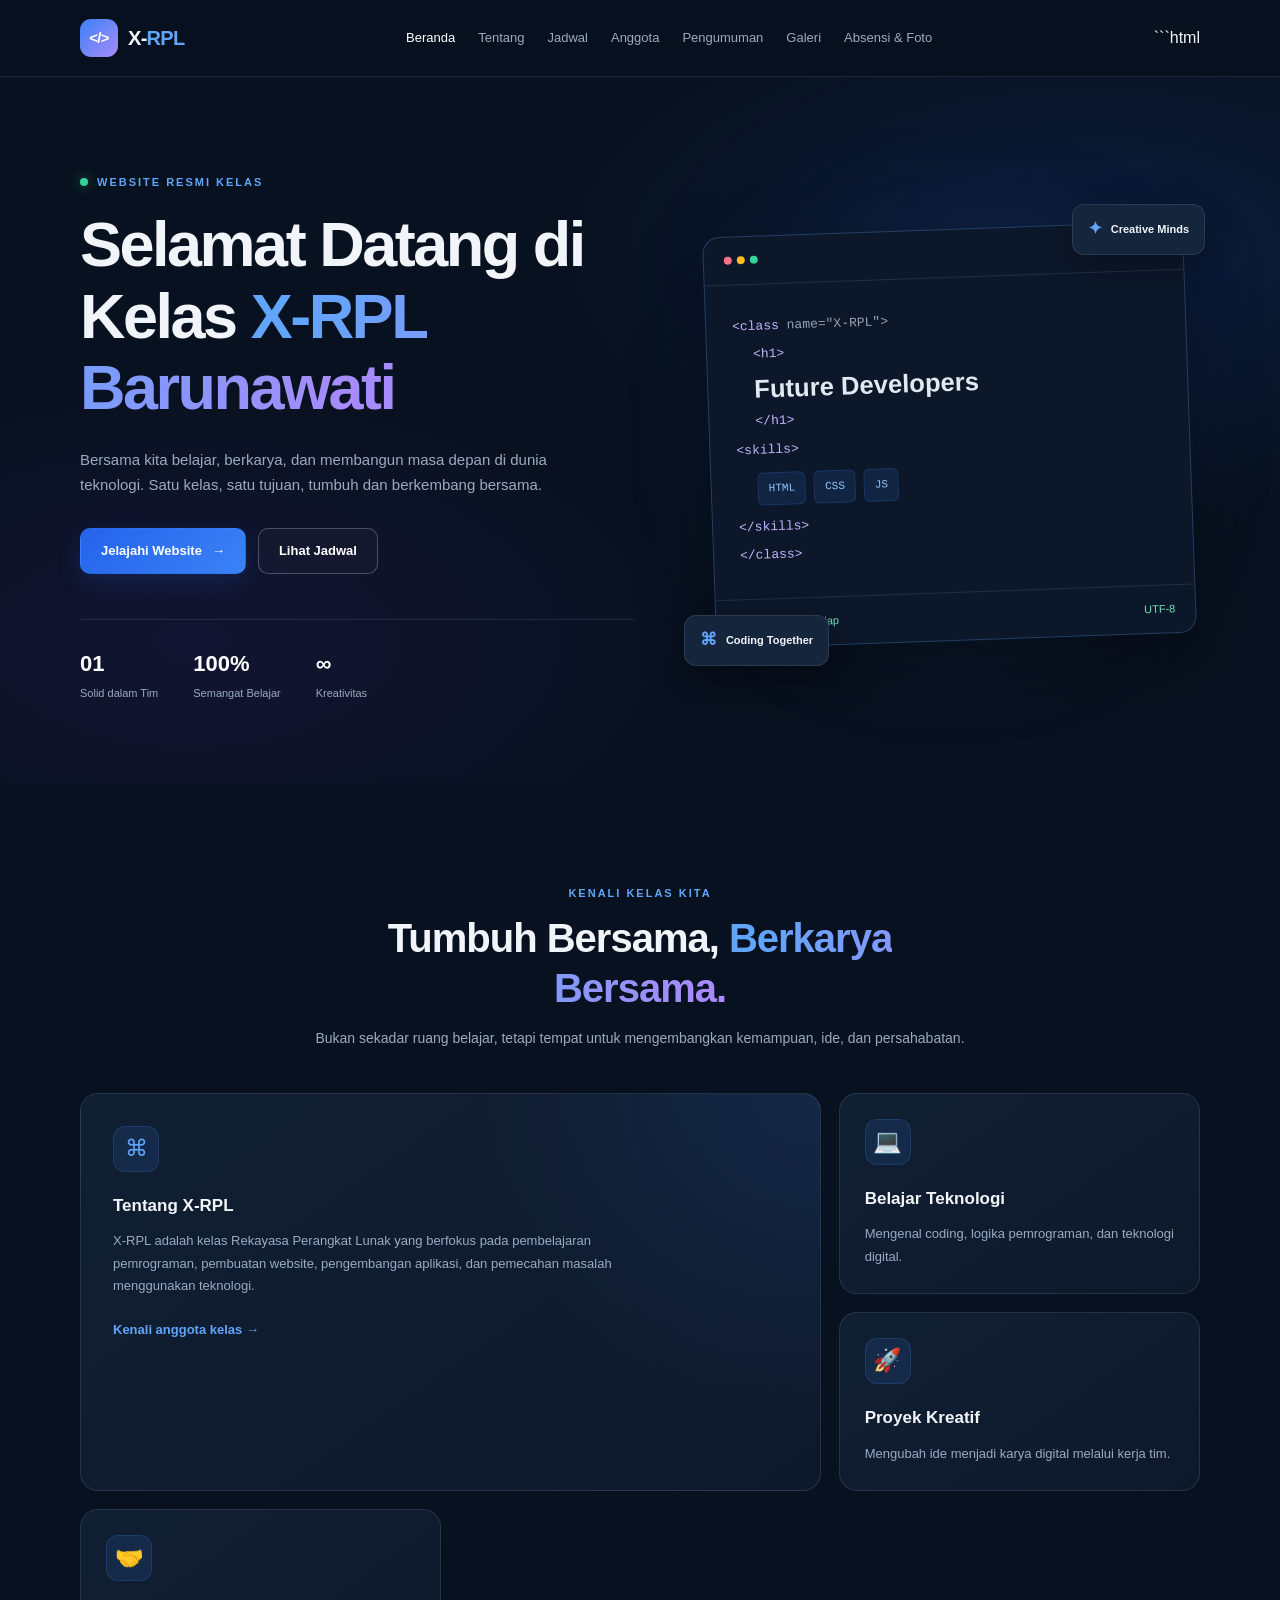
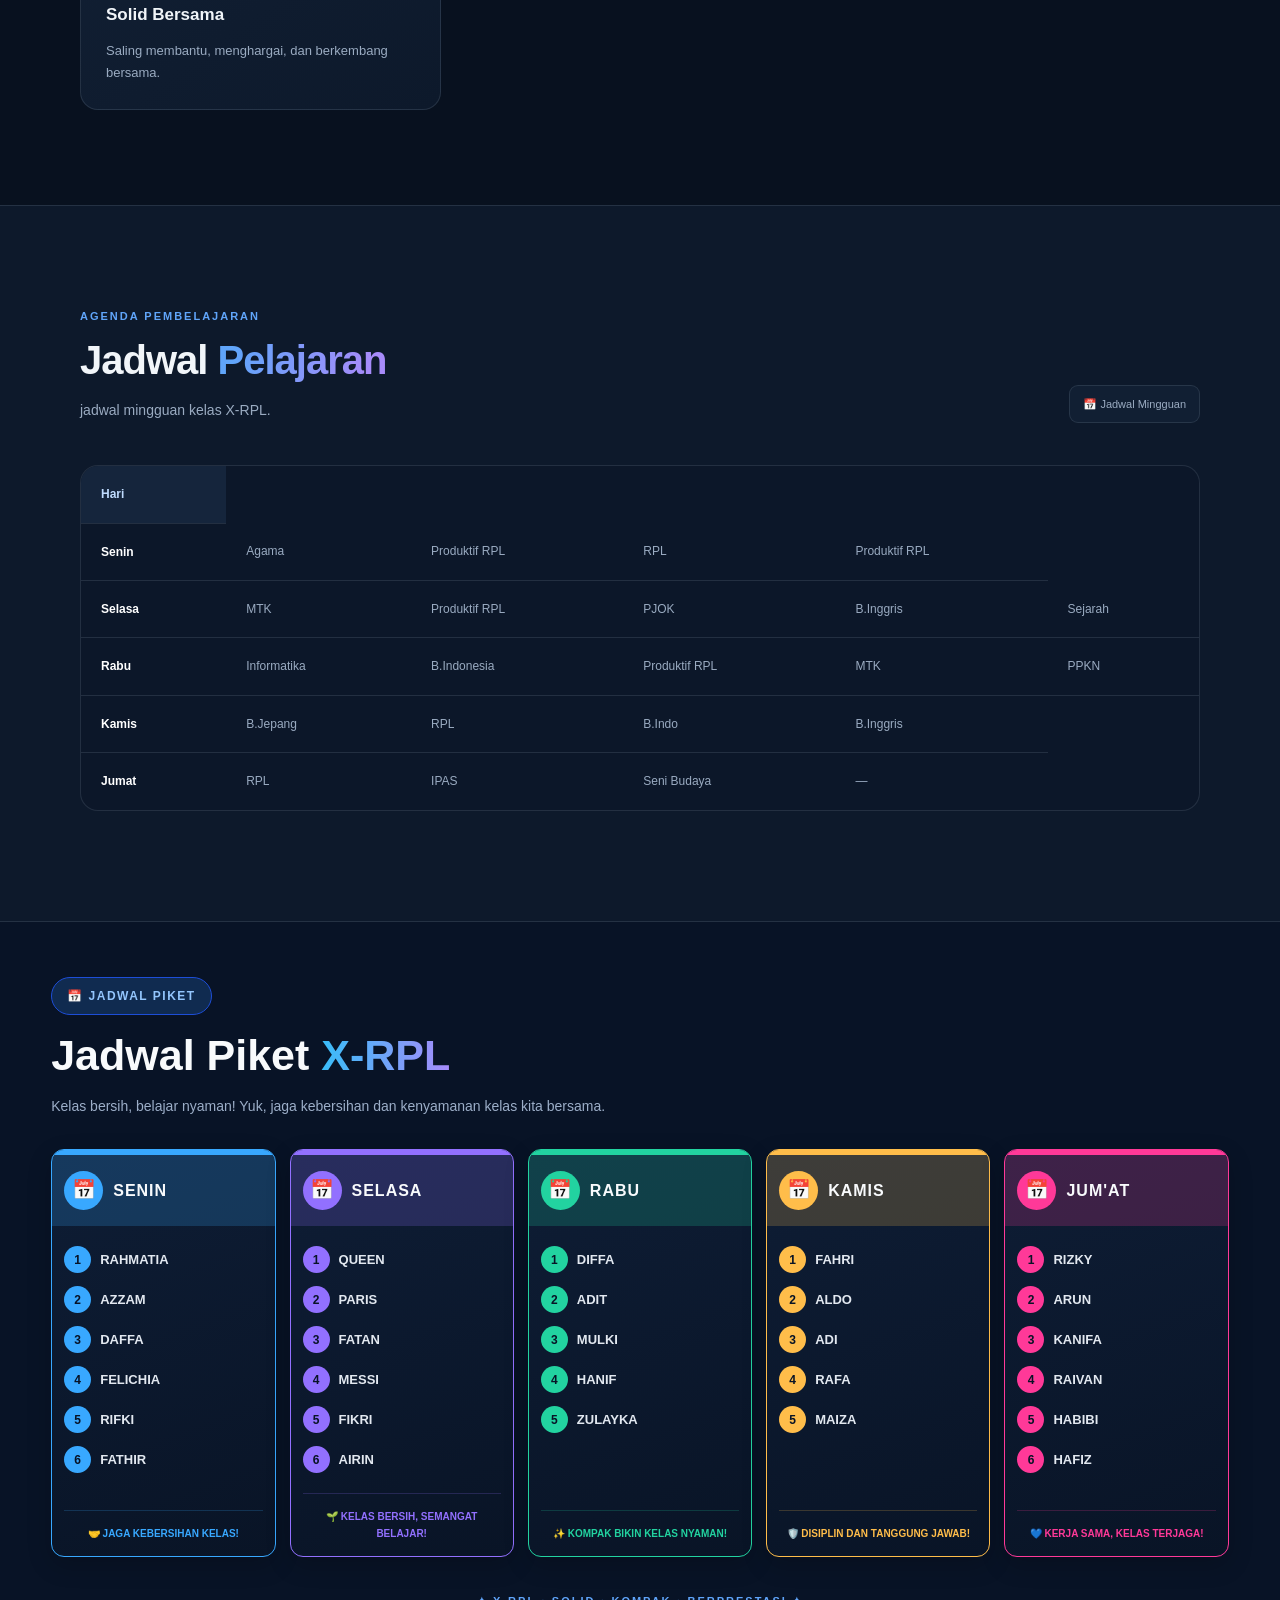
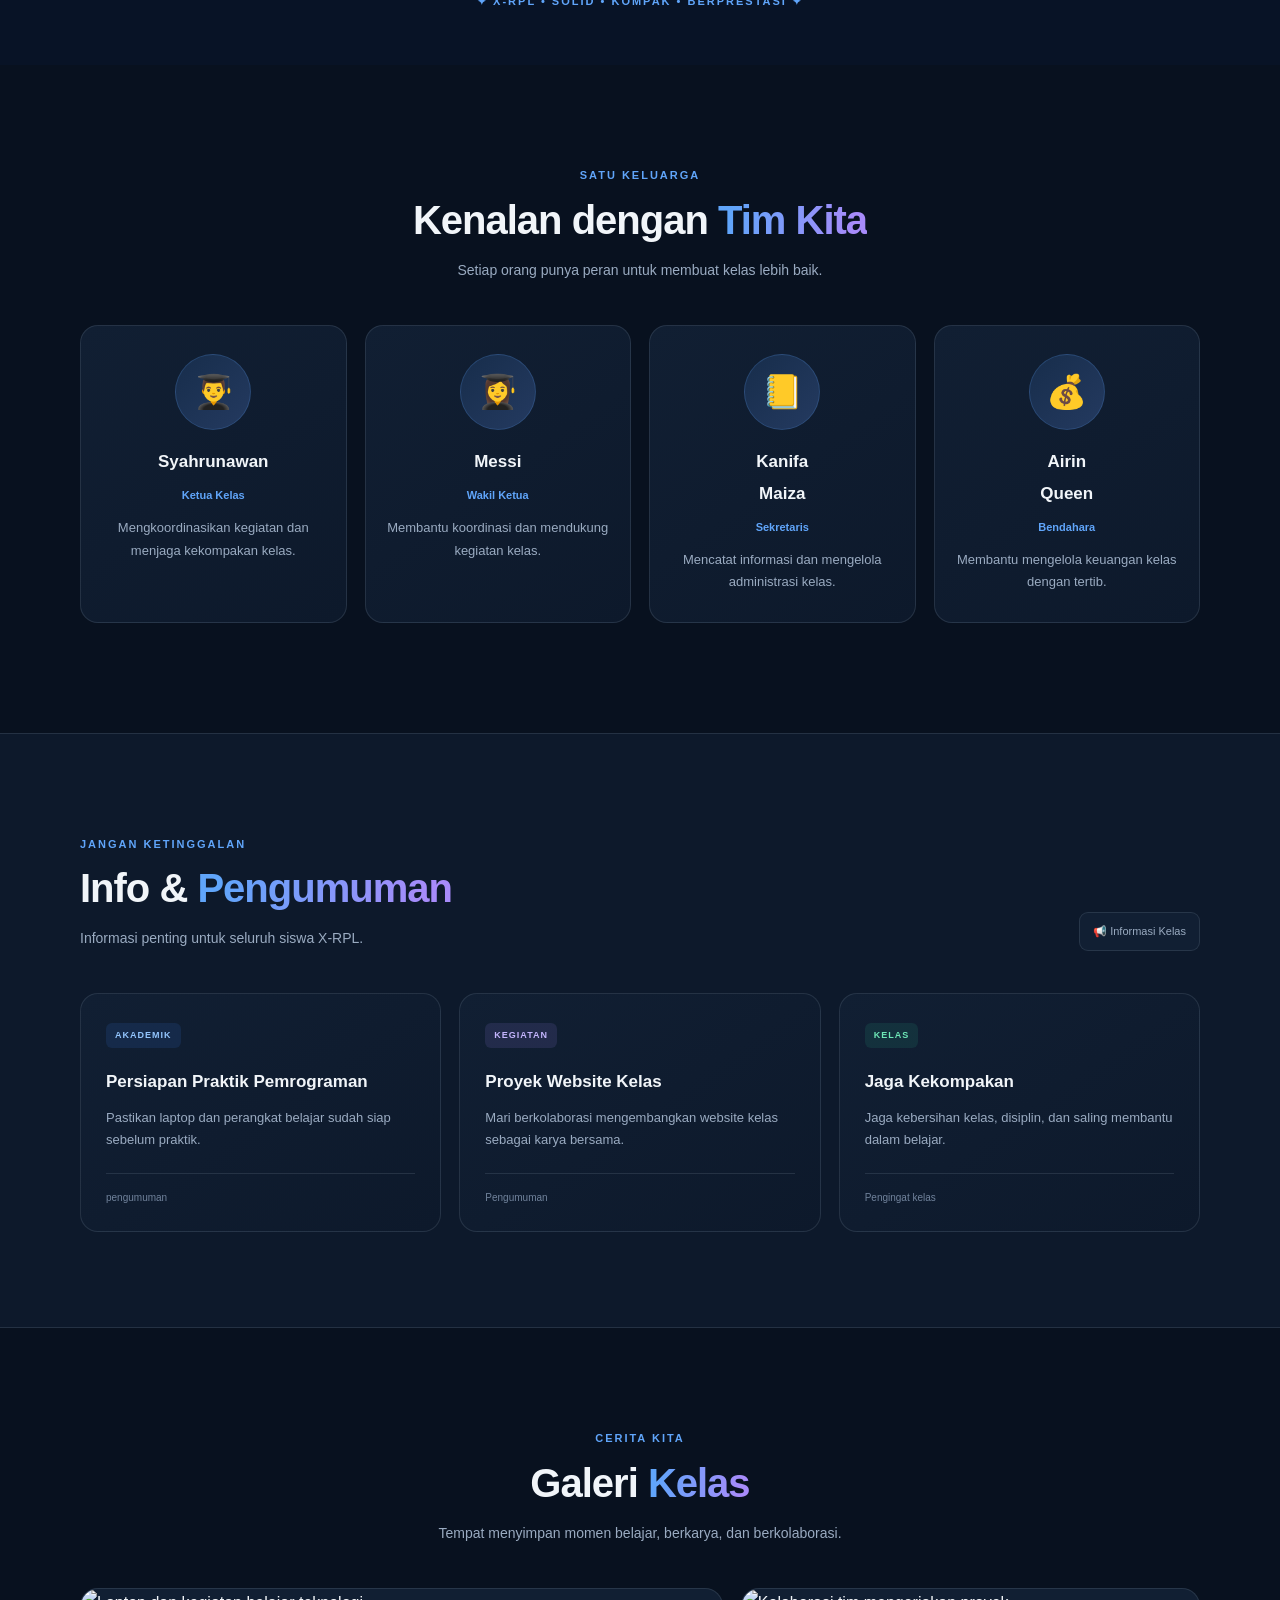
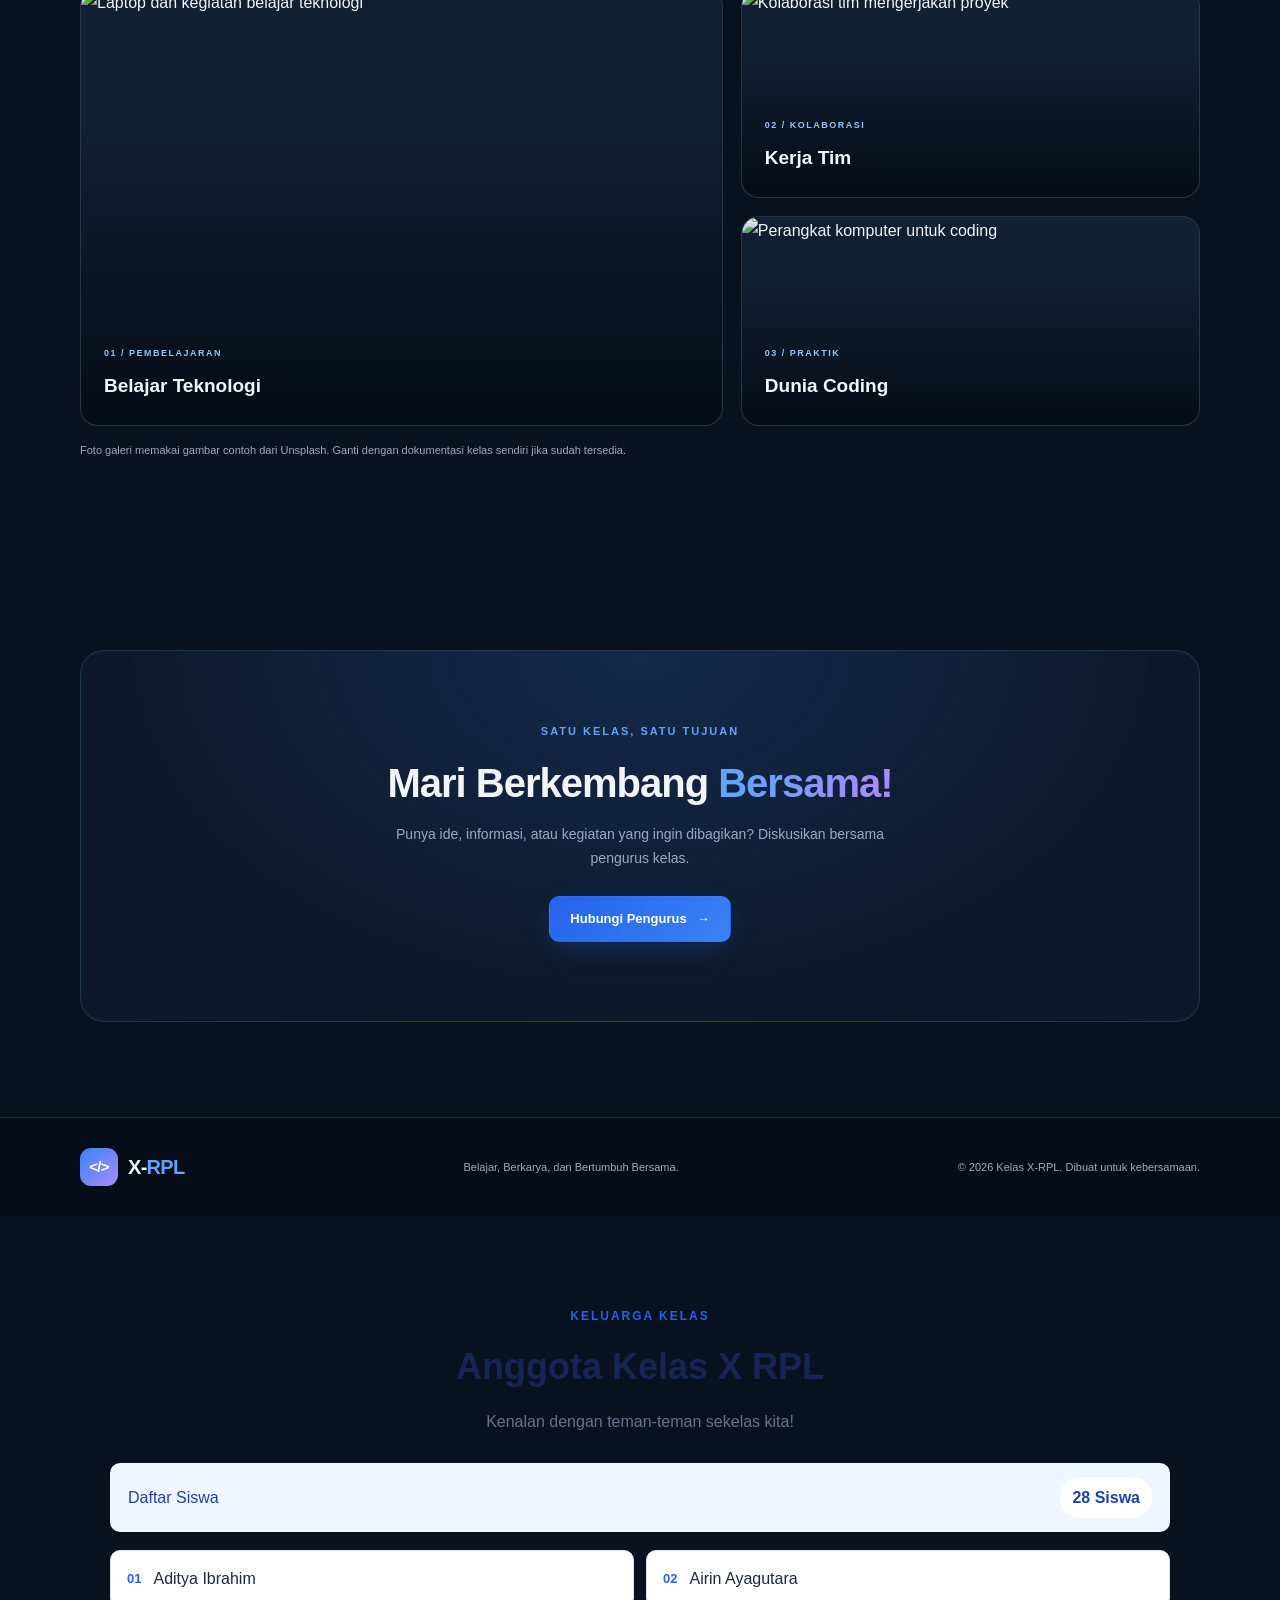
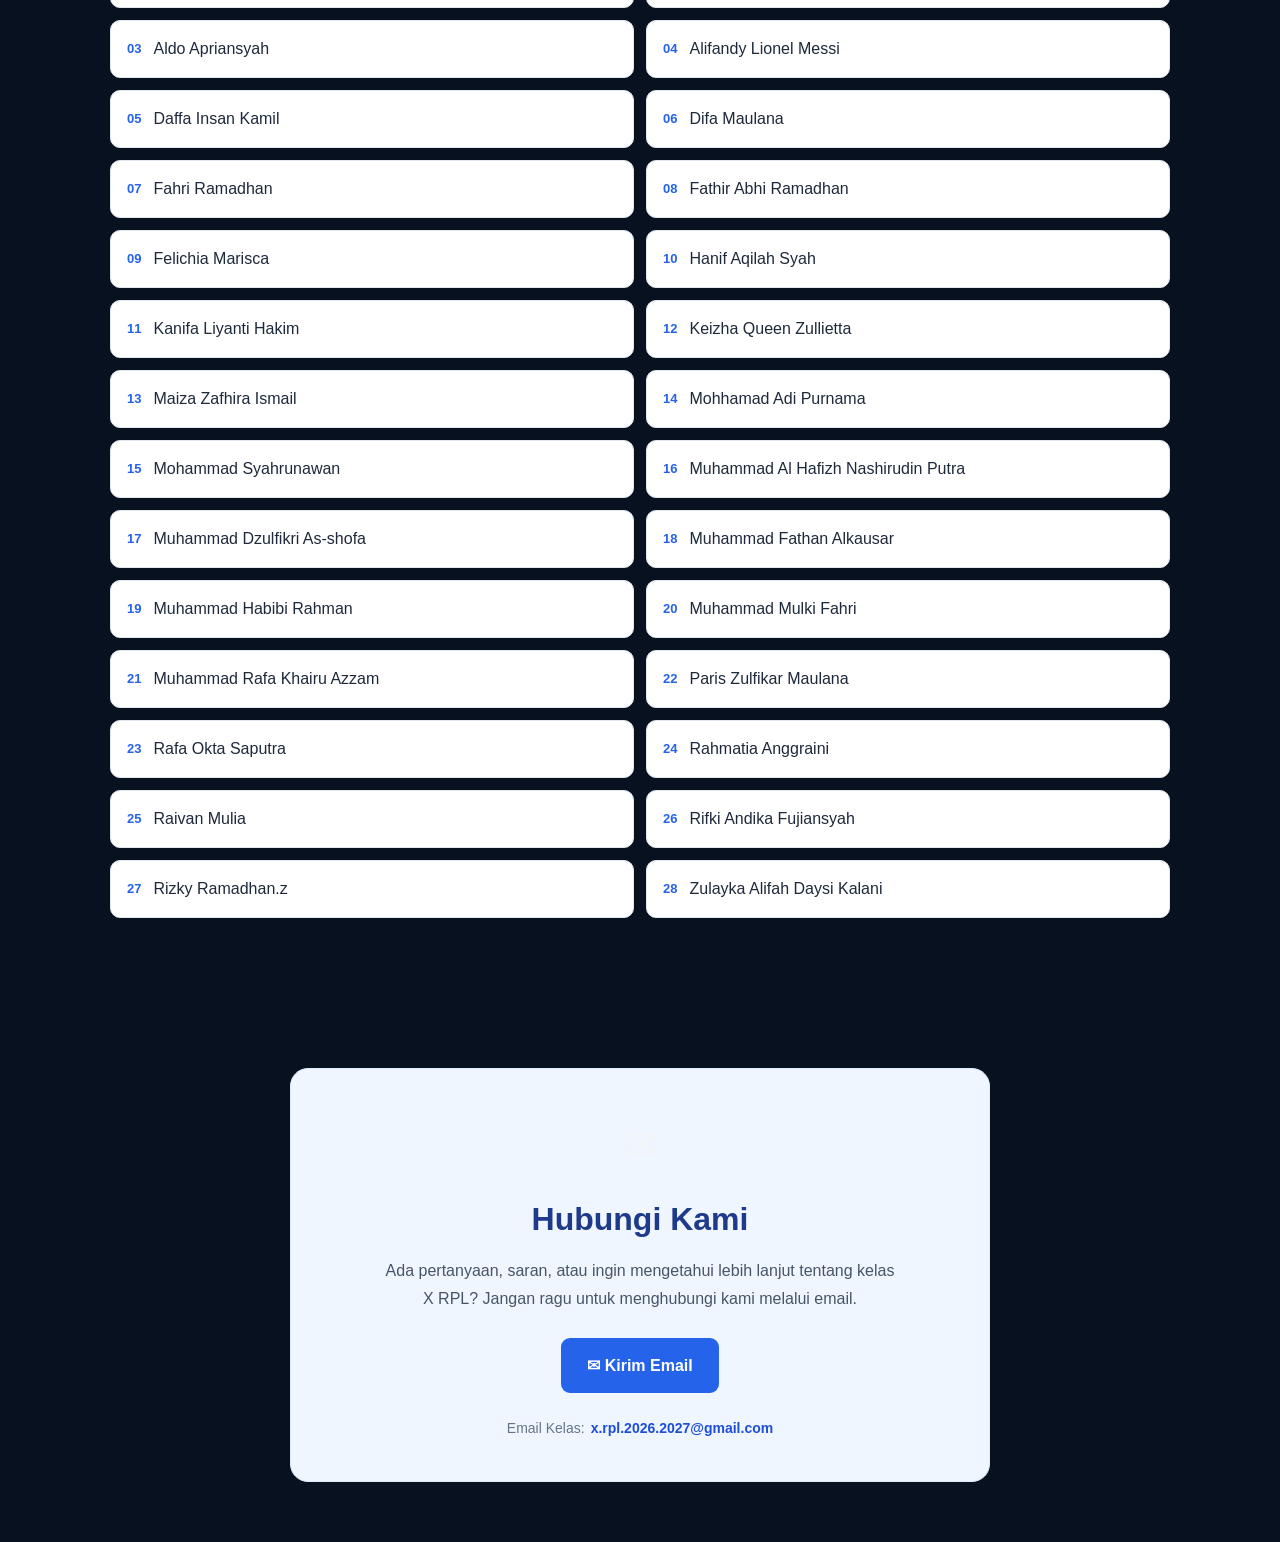
==== index.html @ b8081459 "Add files via upload" ====
<!DOCTYPE html>
<html lang="id">
<head>
  <meta charset="UTF-8">
  <meta name="viewport" content="width=device-width, initial-scale=1.0">
  <meta name="description" content="Website resmi kelas X-RPL, pusat informasi, jadwal, dan kegiatan kelas.">
  <title>X-RPL | Website Kelas</title>
  <link rel="stylesheet" href="style.css">
  <script src="script.js" defer></script>
</head>
<body>

  <!-- NAVBAR -->
  <header class="navbar">
    <div class="container nav-content">
      <a href="#beranda" class="logo">
        <span class="logo-icon">&lt;/&gt;</span>
        <span>X-<b>RPL</b></span>
      </a>

      <button class="menu-toggle" id="menuToggle"
        aria-label="Buka menu navigasi"
        aria-expanded="false">
        ☰
      </button>

      <nav class="nav-links" id="navLinks">
        <a href="#beranda" class="nav-link active">Beranda</a>
        <a href="#tentang" class="nav-link">Tentang</a>
        <a href="#jadwal" class="nav-link">Jadwal</a>
        <a href="#anggota" class="nav-link">Anggota</a>
        <a href="#pengumuman" class="nav-link">Pengumuman</a>
        <a href="#galeri" class="nav-link">Galeri</a>
        <a href="absensi.html" class="nav-link">Absensi & Foto</a>
        </nav>
      

      ```html
    </div>
  </header>

  <main>
    <!-- HERO / BERANDA -->
    <section class="hero" id="beranda">
      <div class="container hero-grid">
        <div class="hero-text">
          <span class="eyebrow">
            <span class="status-dot"></span>
            WEBSITE RESMI KELAS
          </span>

          <h1>
            Selamat Datang di<br>
            Kelas <span class="gradient-text">X-RPL Barunawati</span>
          </h1>

          <p class="hero-description">
            Bersama kita belajar, berkarya, dan membangun
            masa depan di dunia teknologi. Satu kelas,
            satu tujuan, tumbuh dan berkembang bersama.
          </p>

          <div class="hero-actions">
            <a href="#tentang" class="btn btn-primary">
              Jelajahi Website <span>→</span>
            </a>
            <a href="#jadwal" class="btn btn-outline">
              Lihat Jadwal
            </a>
          </div>

          <div class="hero-stats">
            <div>
              <strong>01</strong>
              <span>Solid dalam Tim</span>
            </div>
            <div>
              <strong>100%</strong>
              <span>Semangat Belajar</span>
            </div>
            <div>
              <strong>∞</strong>
              <span>Kreativitas</span>
            </div>
          </div>
        </div>

        <div class="hero-visual">
          <div class="visual-glow"></div>
          <div class="code-card">
            <div class="code-header">
              <div class="window-dots">
                <i></i><i></i><i></i>
              </div>
              <span>kelas-x-rpl.html</span>
            </div>
            <div class="code-content">
              <p><span class="code-purple">&lt;class</span>
                <span class="code-blue&gt;">name</span>="X-RPL"&gt;</p>
              <p class="indent"><span class="code-purple">&lt;h1&gt;</span></p>
              <h2>Future Developers</h2>
              <p class="indent"><span class="code-purple">&lt;/h1&gt;</span></p>
              <p><span class="code-purple">&lt;skills&gt;</span></p>
              <div class="skill-tags">
                <span>HTML</span><span>CSS</span><span>JS</span>
              </div>
              <p><span class="code-purple">&lt;/skills&gt;</span></p>
              <p><span class="code-purple">&lt;/class&gt;</span></p>
            </div>
            <div class="code-footer">
              <span>● Semua sistem siap</span>
              <span>UTF-8</span>
            </div>
          </div>
          <div class="floating-badge badge-top">
            <span>✦</span> Creative Minds
          </div>
          <div class="floating-badge badge-bottom">
            <span>⌘</span> Coding Together
          </div>
        </div>
      </div>
    </section>

    <!-- TENTANG KELAS -->
    <section class="section" id="tentang">
      <div class="container">
        <div class="section-heading">
          <span class="eyebrow">KENALI KELAS KITA</span>
          <h2>Tumbuh Bersama, <span class="gradient-text">Berkarya Bersama.</span></h2>
          <p>
            Bukan sekadar ruang belajar, tetapi tempat untuk
            mengembangkan kemampuan, ide, dan persahabatan.
          </p>
        </div>

        <div class="about-grid">
          <article class="info-card about-main">
            <div class="card-icon">⌘</div>
            <h3>Tentang X-RPL</h3>
            <p>
              X-RPL adalah kelas Rekayasa Perangkat Lunak yang
              berfokus pada pembelajaran pemrograman, pembuatan
              website, pengembangan aplikasi, dan pemecahan masalah
              menggunakan teknologi.
            </p>
            <a href="#anggota" class="text-link">
              Kenali anggota kelas →
            </a>
          </article>

          <article class="info-card">
            <div class="card-icon">💻</div>
            <h3>Belajar Teknologi</h3>
            <p>Mengenal coding, logika pemrograman, dan teknologi digital.</p>
          </article>

          <article class="info-card">
            <div class="card-icon">🚀</div>
            <h3>Proyek Kreatif</h3>
            <p>Mengubah ide menjadi karya digital melalui kerja tim.</p>
          </article>

          <article class="info-card">
            <div class="card-icon">🤝</div>
            <h3>Solid Bersama</h3>
            <p>Saling membantu, menghargai, dan berkembang bersama.</p>
          </article>
        </div>
      </div>
    </section>

    <!-- JADWAL -->
    <section class="section section-soft" id="jadwal">
      <div class="container">
        <div class="section-heading heading-row">
          <div>
            <span class="eyebrow">AGENDA PEMBELAJARAN</span>
            <h2>Jadwal <span class="gradient-text">Pelajaran</span></h2>
            <p>jadwal mingguan kelas X-RPL.</p>
          </div>
          <span class="pill">📅 Jadwal Mingguan</span>
        </div>

        <div class="table-wrap">
          <table class="schedule-table">
            <thead>
              <tr>
                <th>Hari</th>
              </tr>
            </thead>
            <tbody>
              <tr>
                <td><strong>Senin</strong></td>
                <td>Agama</td>
                <td>Produktif RPL</td>
                <td>RPL</td>
                <td>Produktif RPL</td>
              </tr>
              <tr>
                <td><strong>Selasa</strong></td>
                <td>MTK</td>
                <td>Produktif RPL</td>
                <td>PJOK</td>
                <td>B.Inggris</td>
                <td>Sejarah</td>
              </tr>
              <tr>
                <td><strong>Rabu</strong></td>
                <td>Informatika</td>
                <td>B.Indonesia</td>
                <td>Produktif RPL</td>
                <td>MTK</td>
                <td>PPKN</td>
              </tr>
              <tr>
                <td><strong>Kamis</strong></td>
                <td>B.Jepang</td>
                <td>RPL</td>
                <td>B.Indo</td>
                <td>B.Inggris</td>
              </tr>
              <tr>
                <td><strong>Jumat</strong></td>
                <td>RPL</td>
                <td>IPAS</td>
                <td>Seni Budaya</td>
                <td>—</td>
              </tr>
            </tbody>
          </table>
        </div>
        <p class="small-note">
        </p>
      </div>
    </section>
    

<!-- ===== JADWAL PIKET X-RPL ===== -->
<section id="jadwal-piket" class="piket-section">
  <div class="piket-container">

    <div class="piket-heading">
      <span class="piket-label">📅 JADWAL PIKET</span>
      <h2>Jadwal Piket <span>X-RPL</span></h2>
      <p>
        Kelas bersih, belajar nyaman! Yuk, jaga kebersihan
        dan kenyamanan kelas kita bersama.
      </p>
    </div>

    <div class="piket-grid">

      <!-- SENIN -->
      <article class="piket-card senin">
        <div class="piket-card-head">
          <span class="piket-icon">📅</span>
          <h3>SENIN</h3>
        </div>
        <ol>
          <li>RAHMATIA</li>
          <li>AZZAM</li>
          <li>DAFFA</li>
          <li>FELICHIA</li>
          <li>RIFKI</li>
          <li>FATHIR</li>
        </ol>
        <div class="piket-note">🤝 JAGA KEBERSIHAN KELAS!</div>
      </article>

      <!-- SELASA -->
      <article class="piket-card selasa">
        <div class="piket-card-head">
          <span class="piket-icon">📅</span>
          <h3>SELASA</h3>
        </div>
        <ol>
          <li>QUEEN</li>
          <li>PARIS</li>
          <li>FATAN</li>
          <li>MESSI</li>
          <li>FIKRI</li>
          <li>AIRIN</li>
        </ol>
        <div class="piket-note">🌱 KELAS BERSIH, SEMANGAT BELAJAR!</div>
      </article>

      <!-- RABU -->
      <article class="piket-card rabu">
        <div class="piket-card-head">
          <span class="piket-icon">📅</span>
          <h3>RABU</h3>
        </div>
        <ol>
          <li>DIFFA</li>
          <li>ADIT</li>
          <li>MULKI</li>
          <li>HANIF</li>
          <li>ZULAYKA</li>
        </ol>
        <div class="piket-note">✨ KOMPAK BIKIN KELAS NYAMAN!</div>
      </article>

      <!-- KAMIS -->
      <article class="piket-card kamis">
        <div class="piket-card-head">
          <span class="piket-icon">📅</span>
          <h3>KAMIS</h3>
        </div>
        <ol>
          <li>FAHRI</li>
          <li>ALDO</li>
          <li>ADI</li>
          <li>RAFA</li>
          <li>MAIZA</li>
        </ol>
        <div class="piket-note">🛡️ DISIPLIN DAN TANGGUNG JAWAB!</div>
      </article>

      <!-- JUMAT -->
      <article class="piket-card jumat">
        <div class="piket-card-head">
          <span class="piket-icon">📅</span>
          <h3>JUM'AT</h3>
        </div>
        <ol>
          <li>RIZKY</li>
          <li>ARUN</li>
          <li>KANIFA</li>
          <li>RAIVAN</li>
          <li>HABIBI</li>
          <li>HAFIZ</li>
        </ol>
        <div class="piket-note">💙 KERJA SAMA, KELAS TERJAGA!</div>
      </article>

    </div>

    <div class="piket-footer">
      ✦ X-RPL • SOLID • KOMPAK • BERPRESTASI ✦
    </div>

  </div>
</section>

<style>
.piket-section {
  padding: 55px 0;
  color: #f1f5f9;
  background: #081326;
  font-family: inherit;
  scroll-margin-top: 90px;
}

.piket-container {
  width: min(1200px, 92%);
  margin: 0 auto;
}

.piket-heading {
  margin-bottom: 30px;
}

.piket-label {
  display: inline-block;
  padding: 8px 15px;
  margin-bottom: 15px;
  color: #93c5fd;
  background: #102b50;
  border: 1px solid #1d4ed8;
  border-radius: 30px;
  font-size: 12px;
  font-weight: 800;
  letter-spacing: 1.5px;
}

.piket-heading h2 {
  margin: 0 0 12px;
  color: #f8fafc;
  font-size: clamp(28px, 4vw, 43px);
  font-weight: 800;
  line-height: 1.2;
}

.piket-heading h2 span {
  background: linear-gradient(90deg, #38bdf8, #a78bfa);
  -webkit-background-clip: text;
  background-clip: text;
  color: transparent;
}

.piket-heading p {
  max-width: 680px;
  margin: 0;
  color: #9caec8;
  font-size: 14px;
  line-height: 1.8;
}

.piket-grid {
  display: grid;
  grid-template-columns: repeat(5, minmax(0, 1fr));
  gap: 14px;
  align-items: stretch;
}

.piket-card {
  --accent: #38bdf8;
  --tint: rgba(37, 99, 235, 0.25);
  min-width: 0;
  overflow: hidden;
  display: flex;
  flex-direction: column;
  background: linear-gradient(160deg, #0e1d35, #091426);
  border: 1px solid var(--accent);
  border-radius: 13px;
  box-shadow: 0 8px 25px rgba(0, 0, 0, 0.18);
  transition: transform 0.25s ease, box-shadow 0.25s ease;
}

.piket-card:hover {
  transform: translateY(-5px);
  box-shadow: 0 12px 28px var(--tint);
}

.piket-card.senin {
  --accent: #38a8ff;
  --tint: rgba(56, 168, 255, 0.2);
}

.piket-card.selasa {
  --accent: #9270ff;
  --tint: rgba(146, 112, 255, 0.2);
}

.piket-card.rabu {
  --accent: #22d3a0;
  --tint: rgba(34, 211, 160, 0.2);
}

.piket-card.kamis {
  --accent: #ffbd4a;
  --tint: rgba(255, 189, 74, 0.2);
}

.piket-card.jumat {
  --accent: #ff3998;
  --tint: rgba(255, 57, 152, 0.2);
}

.piket-card-head {
  display: flex;
  align-items: center;
  gap: 10px;
  min-height: 76px;
  padding: 14px 12px;
  background: var(--tint);
  border-top: 5px solid var(--accent);
}

.piket-icon {
  display: grid;
  place-items: center;
  flex-shrink: 0;
  width: 39px;
  height: 39px;
  border-radius: 50%;
  background: var(--accent);
  color: #081326;
  font-size: 19px;
}

.piket-card-head h3 {
  margin: 0;
  color: #f8fafc;
  font-size: clamp(12px, 1.25vw, 16px);
  letter-spacing: 1px;
  font-weight: 800;
}

.piket-card ol {
  list-style: none;
  counter-reset: piket;
  padding: 14px 12px 8px;
  margin: 0;
  flex: 1;
}

.piket-card ol li {
  counter-increment: piket;
  display: flex;
  align-items: center;
  gap: 9px;
  min-height: 40px;
  color: #e2e8f0;
  font-size: clamp(11px, 1.05vw, 13px);
  font-weight: 600;
  overflow-wrap: anywhere;
}

.piket-card ol li::before {
  content: counter(piket);
  display: grid;
  place-items: center;
  flex-shrink: 0;
  width: 27px;
  height: 27px;
  border-radius: 50%;
  color: #081326;
  background: var(--accent);
  font-size: 12px;
  font-weight: 900;
}

.piket-note {
  margin: 5px 12px 0;
  padding: 14px 0;
  border-top: 1px solid var(--tint);
  color: var(--accent);
  text-align: center;
  font-size: 10px;
  line-height: 1.7;
  font-weight: 800;
}

.piket-footer {
  margin-top: 35px;
  color: #60a5fa;
  font-size: 11px;
  font-weight: 800;
  letter-spacing: 2px;
  text-align: center;
}

@media (max-width: 950px) {
  .piket-grid {
    grid-template-columns: repeat(3, minmax(0, 1fr));
  }

  .piket-card-head h3 {
    font-size: 15px;
  }

  .piket-card ol li {
    font-size: 13px;
  }
}

@media (max-width: 600px) {
  .piket-section {
    padding: 38px 0;
  }

  .piket-grid {
    grid-template-columns: repeat(2, minmax(0, 1fr));
    gap: 12px;
  }

  .piket-card-head {
    gap: 8px;
    padding: 12px 9px;
    min-height: 65px;
  }

  .piket-icon {
    width: 32px;
    height: 32px;
    font-size: 16px;
  }

  .piket-card-head h3 {
    font-size: 12px;
  }

  .piket-card ol {
    padding: 12px 9px 6px;
  }

  .piket-card ol li {
    gap: 7px;
    min-height: 37px;
    font-size: 11px;
  }

  .piket-card ol li::before {
    width: 24px;
    height: 24px;
    font-size: 11px;
  }

  .piket-note {
    margin: 5px 9px 0;
    font-size: 9px;
  }

  .piket-footer {
    font-size: 9px;
    line-height: 1.8;
    letter-spacing: 1px;
  }
}

@media (max-width: 350px) {
  .piket-grid {
    grid-template-columns: 1fr;
  }

  .piket-card-head h3 {
    font-size: 15px;
  }

  .piket-card ol li {
    font-size: 13px;
  }
}
</style>
<!-- ===== AKHIR JADWAL PIKET ===== -->



    <!-- ANGGOTA KELAS -->
    <section class="section" id="anggota">
      <div class="container">
        <div class="section-heading">
          <span class="eyebrow">SATU KELUARGA</span>
          <h2>Kenalan dengan <span class="gradient-text">Tim Kita</span></h2>
          <p>Setiap orang punya peran untuk membuat kelas lebih baik.</p>
        </div>

        <div class="member-grid">
          <article class="member-card">
            <div class="avatar">👨‍🎓</div>
            <h3>Syahrunawan</h3>
            <span class="member-role">Ketua Kelas</span>
            <p>Mengkoordinasikan kegiatan dan menjaga kekompakan kelas.</p>
          </article>
          <article class="member-card">
            <div class="avatar">👩‍🎓</div>
            <h3>Messi</h3>
            <span class="member-role">Wakil Ketua</span>
            <p>Membantu koordinasi dan mendukung kegiatan kelas.</p>
          </article>
          <article class="member-card">
            <div class="avatar">📒</div>
            <h3>Kanifa</h3>
            <h3>Maiza</h3>
            <span class="member-role">Sekretaris</span>
            <p>Mencatat informasi dan mengelola administrasi kelas.</p>
          </article>
          <article class="member-card">
            <div class="avatar">💰</div>
            <h3>Airin</h3>
            <h3>Queen</h3>
            <span class="member-role">Bendahara</span>
            <p>Membantu mengelola keuangan kelas dengan tertib.</p>
          </article>
        </div>
        <p class="small-note">
        </p>
      </div>
    </section>

    <!-- PENGUMUMAN -->
    <section class="section section-soft" id="pengumuman">
      <div class="container">
        <div class="section-heading heading-row">
          <div>
            <span class="eyebrow">JANGAN KETINGGALAN</span>
            <h2>Info & <span class="gradient-text">Pengumuman</span></h2>
            <p>Informasi penting untuk seluruh siswa X-RPL.</p>
          </div>
          <span class="pill">📢 Informasi Kelas</span>
        </div>

        <div class="announcement-grid">
          <article class="announcement-card">
            <span class="announcement-label">AKADEMIK</span>
            <h3>Persiapan Praktik Pemrograman</h3>
            <p>Pastikan laptop dan perangkat belajar sudah siap sebelum praktik.</p>
            <span class="announcement-date">pengumuman</span>
          </article>
          <article class="announcement-card">
            <span class="announcement-label label-purple">KEGIATAN</span>
            <h3>Proyek Website Kelas</h3>
            <p>Mari berkolaborasi mengembangkan website kelas sebagai karya bersama.</p>
            <span class="announcement-date">Pengumuman</span>
          </article>
          <article class="announcement-card">
            <span class="announcement-label label-green">KELAS</span>
            <h3>Jaga Kekompakan</h3>
            <p>Jaga kebersihan kelas, disiplin, dan saling membantu dalam belajar.</p>
            <span class="announcement-date">Pengingat kelas</span>
          </article>
        </div>
      </div>
    </section>

    <!-- GALERI -->
    <section class="section" id="galeri">
      <div class="container">
        <div class="section-heading">
          <span class="eyebrow">CERITA KITA</span>
          <h2>Galeri <span class="gradient-text">Kelas</span></h2>
          <p>Tempat menyimpan momen belajar, berkarya, dan berkolaborasi.</p>
        </div>

        <div class="gallery-grid">
          <article class="gallery-card gallery-large">
            <img
              src="https://images.unsplash.com/photo-1516321318423-f06f85e504b3?auto=format&fit=crop&w=1000&q=80"
              alt="Laptop dan kegiatan belajar teknologi"
              loading="lazy">
            <div class="gallery-caption">
              <span>01 / PEMBELAJARAN</span>
              <h3>Belajar Teknologi</h3>
            </div>
          </article>
          <article class="gallery-card">
            <img
              src="https://images.unsplash.com/photo-1519389950473-47ba0277781c?auto=format&fit=crop&w=800&q=80"
              alt="Kolaborasi tim mengerjakan proyek"
              loading="lazy">
            <div class="gallery-caption">
              <span>02 / KOLABORASI</span>
              <h3>Kerja Tim</h3>
            </div>
          </article>
          <article class="gallery-card">
            <img
              src="https://images.unsplash.com/photo-1498050108023-c5249f4df085?auto=format&fit=crop&w=800&q=80"
              alt="Perangkat komputer untuk coding"
              loading="lazy">
            <div class="gallery-caption">
              <span>03 / PRAKTIK</span>
              <h3>Dunia Coding</h3>
            </div>
          </article>
        </div>
        <p class="small-note">
          Foto galeri memakai gambar contoh dari Unsplash. Ganti
          dengan dokumentasi kelas sendiri jika sudah tersedia.
        </p>
      </div>
    </section>

    <!-- KONTAK / CTA -->
    <section class="section" id="kontak">
      <div class="container">
        <div class="contact-box">
          <span class="eyebrow">SATU KELAS, SATU TUJUAN</span>
          <h2>Mari Berkembang <span class="gradient-text">Bersama!</span></h2>
          <p>
            Punya ide, informasi, atau kegiatan yang ingin dibagikan?
            Diskusikan bersama pengurus kelas.
          </p>
          <a href="admin: x.rpl.2026.2027@gmail.com " class="btn btn-primary">
            Hubungi Pengurus <span>→</span>
          </a>
          <span class="contact-note">
          </span>
        </div>
      </div>
    </section>
  </main>

  <!-- FOOTER -->
  <footer class="footer">
    <div class="container footer-content">
      <a href="#beranda" class="logo">
        <span class="logo-icon">&lt;/&gt;</span>
        <span>X-<b>RPL</b></span>
      </a>
      <p>Belajar, Berkarya, dan Bertumbuh Bersama.</p>
      <p>© <span id="currentYear"></span> Kelas X-RPL. Dibuat untuk kebersamaan.</p>
    </div>
  </footer>


<section id="anggota-kelas" class="anggota-section">
  <div class="anggota-header">
    <p class="anggota-label">KELUARGA KELAS</p>
    <h2>Anggota Kelas X RPL</h2>
    <p>Kenalan dengan teman-teman sekelas kita!</p>
  </div>

  <div class="anggota-info">
    <span>Daftar Siswa</span>
    <strong>28 Siswa</strong>
  </div>

  <div class="anggota-grid">
    <div class="anggota-card"><span>01</span> Aditya Ibrahim</div>
    <div class="anggota-card"><span>02</span> Airin Ayagutara</div>
    <div class="anggota-card"><span>03</span> Aldo Apriansyah</div>
    <div class="anggota-card"><span>04</span> Alifandy Lionel Messi</div>
    <div class="anggota-card"><span>05</span> Daffa Insan Kamil</div>
    <div class="anggota-card"><span>06</span> Difa Maulana</div>
    <div class="anggota-card"><span>07</span> Fahri Ramadhan</div>
    <div class="anggota-card"><span>08</span> Fathir Abhi Ramadhan</div>
    <div class="anggota-card"><span>09</span> Felichia Marisca</div>
    <div class="anggota-card"><span>10</span> Hanif Aqilah Syah</div>
    <div class="anggota-card"><span>11</span> Kanifa Liyanti Hakim</div>
    <div class="anggota-card"><span>12</span> Keizha Queen Zullietta</div>
    <div class="anggota-card"><span>13</span> Maiza Zafhira Ismail</div>
    <div class="anggota-card"><span>14</span> Mohhamad Adi Purnama</div>
    <div class="anggota-card"><span>15</span> Mohammad Syahrunawan</div>
    <div class="anggota-card"><span>16</span> Muhammad Al Hafizh Nashirudin Putra</div>
    <div class="anggota-card"><span>17</span> Muhammad Dzulfikri As-shofa</div>
    <div class="anggota-card"><span>18</span> Muhammad Fathan Alkausar</div>
    <div class="anggota-card"><span>19</span> Muhammad Habibi Rahman</div>
    <div class="anggota-card"><span>20</span> Muhammad Mulki Fahri</div>
    <div class="anggota-card"><span>21</span> Muhammad Rafa Khairu Azzam</div>
    <div class="anggota-card"><span>22</span> Paris Zulfikar Maulana</div>
    <div class="anggota-card"><span>23</span> Rafa Okta Saputra</div>
    <div class="anggota-card"><span>24</span> Rahmatia Anggraini</div>
    <div class="anggota-card"><span>25</span> Raivan Mulia</div>
    <div class="anggota-card"><span>26</span> Rifki Andika Fujiansyah</div>
    <div class="anggota-card"><span>27</span> Rizky Ramadhan.z</div>
    <div class="anggota-card"><span>28</span> Zulayka Alifah Daysi Kalani</div>
  </div>
</section>

<style>
  .anggota-section {
    max-width: 1100px;
    margin: 60px auto;
    padding: 30px 20px;
    font-family: Arial, sans-serif;
  }

  .anggota-header {
    text-align: center;
    margin-bottom: 28px;
  }

  .anggota-label {
    color: #2563eb;
    font-weight: bold;
    letter-spacing: 2px;
    font-size: 12px;
  }

  .anggota-header h2 {
    font-size: clamp(25px, 4vw, 36px);
    margin: 10px 0;
    color: #172554;
  }

  .anggota-header > p:last-child {
    color: #64748b;
  }

  .anggota-info {
    display: flex;
    justify-content: space-between;
    align-items: center;
    margin-bottom: 18px;
    padding: 14px 18px;
    background: #eff6ff;
    border-radius: 10px;
    color: #1e40af;
  }

  .anggota-info strong {
    background: white;
    padding: 7px 12px;
    border-radius: 20px;
  }

  .anggota-grid {
    display: grid;
    grid-template-columns: repeat(2, minmax(0, 1fr));
    gap: 12px;
  }

  .anggota-card {
    display: flex;
    align-items: center;
    gap: 12px;
    padding: 16px;
    background: white;
    border: 1px solid #e2e8f0;
    border-radius: 10px;
    color: #1e293b;
    line-height: 1.5;
    overflow-wrap: anywhere;
  }

  .anggota-card span {
    flex-shrink: 0;
    color: #2563eb;
    font-size: 13px;
    font-weight: bold;
  }

  .anggota-card:hover {
    border-color: #60a5fa;
    background: #f8fbff;
  }

  @media (max-width: 600px) {
    .anggota-grid {
      grid-template-columns: 1fr;
    }

    .anggota-section {
      padding: 20px 12px;
      margin: 30px auto;
    }
  }
</style>
<!-- BAGIAN HUBUNGI KAMI -->
<section id="hubungi-kami" class="contact-section">
  <div class="contact-card">
    <div class="contact-icon">✉</div>

    <h2>Hubungi Kami</h2>

    <p>
      Ada pertanyaan, saran, atau ingin mengetahui lebih lanjut
      tentang kelas X RPL? Jangan ragu untuk menghubungi kami
      melalui email.
    </p>

    <a
      href="mailto:x.rpl.2026.2027@gmail.com?subject=Pesan%20untuk%20Kelas%20X%20RPL"
      class="contact-button"
    >
      ✉ Kirim Email
    </a>

    <div class="contact-email">
      <span>Email Kelas:</span>
      <a href="mailto:x.rpl.2026.2027@gmail.com">
        x.rpl.2026.2027@gmail.com
      </a>
    </div>
  </div>
</section>

<style>
  .contact-section {
    padding: 60px 20px;
    font-family: Arial, sans-serif;
  }

  .contact-card {
    max-width: 700px;
    margin: auto;
    padding: 40px 25px;
    text-align: center;
    background: #eff6ff;
    border: 1px solid #dbeafe;
    border-radius: 18px;
  }

  .contact-icon {
    font-size: 42px;
    margin-bottom: 12px;
  }

  .contact-card h2 {
    color: #1e3a8a;
    font-size: 32px;
    margin: 10px 0;
  }

  .contact-card p {
    max-width: 520px;
    margin: 0 auto 24px;
    color: #475569;
    line-height: 1.8;
  }

  .contact-button {
    display: inline-block;
    padding: 14px 26px;
    background: #2563eb;
    color: white;
    font-weight: bold;
    text-decoration: none;
    border-radius: 9px;
    transition: background 0.2s;
  }

  .contact-button:hover {
    background: #1d4ed8;
  }

  .contact-email {
    display: flex;
    flex-wrap: wrap;
    justify-content: center;
    gap: 6px;
    margin-top: 24px;
    font-size: 14px;
    overflow-wrap: anywhere;
  }

  .contact-email span {
    color: #64748b;
  }

  .contact-email a {
    color: #1d4ed8;
    text-decoration: none;
    font-weight: bold;
  }

  .contact-email a:hover {
    text-decoration: underline;
  }

  @media (max-width: 480px) {
    .contact-card {
      padding: 30px 16px;
    }

    .contact-card h2 {
      font-size: 27px;
    }
  }
</style>
</body>
</html>
---- style.css ----
/* =========================================
   1. RESET DAN VARIABEL WARNA
========================================= */
:root {
  --bg: #08111f;
  --bg-soft: #0d192b;
  --surface: #111f33;
  --surface-hover: #172943;
  --primary: #3b82f6;
  --primary-light: #60a5fa;
  --purple: #a78bfa;
  --text: #f1f5f9;
  --muted: #9aabc1;
  --border: rgba(148, 163, 184, 0.17);
  --radius: 18px;
  --container: 1120px;
}

* {
  margin: 0;
  padding: 0;
  box-sizing: border-box;
}

html {
  scroll-behavior: smooth;
  scroll-padding-top: 85px;
}

body {
  font-family: Inter, "Segoe UI", Arial, sans-serif;
  background: var(--bg);
  color: var(--text);
  line-height: 1.7;
  overflow-x: hidden;
}

a {
  color: inherit;
  text-decoration: none;
}

button {
  font: inherit;
}

img {
  display: block;
  width: 100%;
}

.container {
  width: min(var(--container), calc(100% - 40px));
  margin-inline: auto;
}

.section {
  padding: 95px 0;
}

.section-soft {
  background: var(--bg-soft);
  border-top: 1px solid var(--border);
  border-bottom: 1px solid var(--border);
}

/* =========================================
   2. NAVBAR
========================================= */
.navbar {
  position: sticky;
  top: 0;
  z-index: 100;
  background: rgba(8, 17, 31, 0.9);
  backdrop-filter: blur(16px);
  border-bottom: 1px solid var(--border);
}

.nav-content {
  min-height: 76px;
  display: flex;
  align-items: center;
  justify-content: space-between;
  gap: 24px;
}

.logo {
  display: inline-flex;
  align-items: center;
  gap: 10px;
  font-size: 20px;
  font-weight: 800;
  letter-spacing: -0.7px;
  white-space: nowrap;
}

.logo-icon {
  display: grid;
  place-items: center;
  width: 38px;
  height: 38px;
  background: linear-gradient(135deg, var(--primary), var(--purple));
  color: white;
  border-radius: 11px;
  font-size: 15px;
}

.logo b {
  color: var(--primary-light);
}

.nav-links {
  display: flex;
  align-items: center;
  gap: 23px;
}

.nav-link {
  font-size: 13px;
  color: var(--muted);
  transition: color 0.2s;
}

.nav-link:hover,
.nav-link.active {
  color: white;
}

.nav-button {
  white-space: nowrap;
}

.menu-toggle {
  display: none;
  color: white;
  border: 1px solid var(--border);
  background: var(--surface);
  border-radius: 10px;
  width: 42px;
  height: 42px;
  cursor: pointer;
  font-size: 21px;
}

/* =========================================
   3. TOMBOL
========================================= */
.btn {
  min-height: 46px;
  display: inline-flex;
  align-items: center;
  justify-content: center;
  gap: 10px;
  padding: 11px 20px;
  border-radius: 10px;
  font-size: 13px;
  font-weight: 700;
  border: 1px solid transparent;
  transition: transform 0.2s, background 0.2s;
  cursor: pointer;
}

.btn:hover {
  transform: translateY(-2px);
}

.btn-primary {
  background: linear-gradient(135deg, #2563eb, #3b82f6);
  color: white;
  box-shadow: 0 8px 25px rgba(37, 99, 235, 0.18);
}

.btn-primary:hover {
  background: linear-gradient(135deg, #1d4ed8, #2563eb);
}

.btn-outline {
  border-color: rgba(203, 213, 225, 0.3);
  color: white;
  background: rgba(255, 255, 255, 0.025);
}

.btn-outline:hover {
  background: var(--surface);
}

/* =========================================
   4. HERO
========================================= */
.hero {
  position: relative;
  padding: 90px 0 80px;
  overflow: hidden;
  background:
    radial-gradient(ellipse at 85% 25%, rgba(37, 99, 235, 0.15), transparent 35%),
    radial-gradient(ellipse at 15% 80%, rgba(124, 58, 237, 0.09), transparent 35%);
}

.hero-grid {
  display: grid;
  grid-template-columns: 1.05fr 0.95fr;
  align-items: center;
  gap: 65px;
}

.eyebrow {
  display: inline-flex;
  align-items: center;
  gap: 9px;
  color: var(--primary-light);
  font-size: 11px;
  font-weight: 800;
  letter-spacing: 2px;
  margin-bottom: 18px;
}

.status-dot {
  width: 8px;
  height: 8px;
  border-radius: 50%;
  background: #34d399;
  box-shadow: 0 0 12px rgba(52, 211, 153, 0.5);
}

.hero h1 {
  font-size: clamp(39px, 5vw, 63px);
  line-height: 1.13;
  letter-spacing: -2.5px;
  font-weight: 850;
}

.gradient-text {
  background: linear-gradient(100deg, #60a5fa 10%, #a78bfa 90%);
  -webkit-background-clip: text;
  background-clip: text;
  color: transparent;
}

.hero-description {
  max-width: 510px;
  margin-top: 24px;
  color: var(--muted);
  font-size: 15px;
}

.hero-actions {
  display: flex;
  flex-wrap: wrap;
  gap: 12px;
  margin-top: 30px;
}

.hero-stats {
  display: flex;
  flex-wrap: wrap;
  gap: 35px;
  margin-top: 45px;
  padding-top: 25px;
  border-top: 1px solid var(--border);
}

.hero-stats div {
  display: flex;
  flex-direction: column;
  gap: 2px;
}

.hero-stats strong {
  font-size: 22px;
  color: white;
}

.hero-stats span {
  font-size: 11px;
  color: var(--muted);
}

.hero-visual {
  position: relative;
  padding: 25px 10px;
}

.visual-glow {
  position: absolute;
  inset: 15%;
  background: rgba(59, 130, 246, 0.22);
  filter: blur(75px);
  border-radius: 50%;
}

.code-card {
  position: relative;
  z-index: 1;
  background: #0c1729;
  border: 1px solid rgba(96, 165, 250, 0.28);
  border-radius: 17px;
  overflow: hidden;
  box-shadow: 0 25px 70px rgba(0, 0, 0, 0.35);
  transform: rotate(-2deg);
}

.code-header,
.code-footer {
  display: flex;
  justify-content: space-between;
  align-items: center;
  padding: 14px 20px;
  color: var(--muted);
  font-size: 11px;
  border-bottom: 1px solid var(--border);
}

.code-footer {
  border-top: 1px solid var(--border);
  border-bottom: 0;
  color: #6ee7b7;
}

.window-dots {
  display: flex;
  gap: 5px;
}

.window-dots i {
  width: 8px;
  height: 8px;
  border-radius: 50%;
  background: #fb7185;
}

.window-dots i:nth-child(2) {
  background: #fbbf24;
}

.window-dots i:nth-child(3) {
  background: #34d399;
}

.code-content {
  padding: 28px 26px;
  font-family: Consolas, monospace;
  font-size: 13px;
  line-height: 2.2;
  color: #94a3b8;
}

.code-content h2 {
  padding-left: 20px;
  color: #e2e8f0;
  font-family: Inter, sans-serif;
  font-size: clamp(19px, 2vw, 28px);
  line-height: 1.5;
}

.code-purple {
  color: #c4b5fd;
}

.code-blue {
  color: #7dd3fc;
}

.indent {
  padding-left: 20px;
}

.skill-tags {
  display: flex;
  gap: 8px;
  padding: 8px 20px;
}

.skill-tags span {
  padding: 3px 10px;
  border-radius: 6px;
  color: #93c5fd;
  background: rgba(59, 130, 246, 0.13);
  border: 1px solid rgba(59, 130, 246, 0.2);
  font-size: 11px;
}

.floating-badge {
  position: absolute;
  z-index: 2;
  display: flex;
  align-items: center;
  gap: 9px;
  padding: 10px 15px;
  background: #15253c;
  border: 1px solid var(--border);
  border-radius: 12px;
  box-shadow: 0 10px 30px rgba(0, 0, 0, 0.25);
  font-size: 11px;
  font-weight: 700;
}

.floating-badge span {
  color: var(--primary-light);
  font-size: 17px;
}

.badge-top {
  top: 0;
  right: -5px;
}

.badge-bottom {
  bottom: 0;
  left: -15px;
}

/* =========================================
   5. JUDUL SECTION
========================================= */
.section-heading {
  max-width: 660px;
  margin: 0 auto 42px;
  text-align: center;
}

.section-heading .eyebrow {
  margin-bottom: 10px;
}

.section-heading h2,
.contact-box h2 {
  font-size: clamp(28px, 4vw, 40px);
  line-height: 1.25;
  letter-spacing: -1px;
}

.section-heading p,
.contact-box > p {
  margin-top: 14px;
  color: var(--muted);
  font-size: 14px;
}

.heading-row {
  max-width: none;
  display: flex;
  justify-content: space-between;
  align-items: end;
  gap: 20px;
  text-align: left;
}

.heading-row > div {
  max-width: 620px;
}

.pill {
  display: inline-flex;
  align-items: center;
  white-space: nowrap;
  padding: 9px 13px;
  border: 1px solid var(--border);
  background: var(--surface);
  border-radius: 9px;
  font-size: 11px;
  color: var(--muted);
}

/* =========================================
   6. KARTU TENTANG KELAS
========================================= */
.about-grid {
  display: grid;
  grid-template-columns: repeat(3, 1fr);
  gap: 18px;
}

.info-card,
.member-card,
.announcement-card {
  padding: 25px;
  background: linear-gradient(145deg, #111f33, #0d192b);
  border: 1px solid var(--border);
  border-radius: var(--radius);
  transition: transform 0.25s, border-color 0.25s;
}

.info-card:hover,
.member-card:hover,
.announcement-card:hover {
  transform: translateY(-5px);
  border-color: rgba(96, 165, 250, 0.45);
}

.about-main {
  grid-column: span 2;
  grid-row: span 2;
  padding: 32px;
  background:
    radial-gradient(circle at top right, rgba(59, 130, 246, 0.12), transparent 40%),
    linear-gradient(145deg, #111f33, #0d192b);
}

.card-icon {
  display: grid;
  place-items: center;
  width: 46px;
  height: 46px;
  margin-bottom: 20px;
  background: rgba(59, 130, 246, 0.12);
  border: 1px solid rgba(59, 130, 246, 0.2);
  border-radius: 12px;
  color: var(--primary-light);
  font-size: 23px;
}

.info-card h3,
.member-card h3,
.announcement-card h3 {
  margin-bottom: 10px;
  font-size: 17px;
}

.info-card p,
.member-card p,
.announcement-card p {
  color: var(--muted);
  font-size: 13px;
}

.about-main p {
  max-width: 540px;
}

.text-link {
  display: inline-block;
  margin-top: 22px;
  color: var(--primary-light);
  font-size: 13px;
  font-weight: 700;
}

/* =========================================
   7. JADWAL
========================================= */
.table-wrap {
  overflow-x: auto;
  border: 1px solid var(--border);
  border-radius: var(--radius);
  background: #0c1729;
}

.schedule-table {
  width: 100%;
  min-width: 720px;
  border-collapse: collapse;
  text-align: left;
  font-size: 12px;
}

.schedule-table th {
  background: #15253c;
  color: #bfdbfe;
  font-weight: 700;
}

.schedule-table th,
.schedule-table td {
  padding: 18px 20px;
  border-bottom: 1px solid var(--border);
}

.schedule-table td {
  color: var(--muted);
}

.schedule-table td:first-child {
  color: white;
}

.schedule-table tr:last-child td {
  border-bottom: none;
}

.schedule-table tbody tr:hover {
  background: rgba(59, 130, 246, 0.05);
}

.small-note {
  margin-top: 15px;
  color: var(--muted);
  font-size: 11px;
}

/* =========================================
   8. ANGGOTA KELAS
========================================= */
.member-grid {
  display: grid;
  grid-template-columns: repeat(4, 1fr);
  gap: 18px;
}

.member-card {
  text-align: center;
  padding: 28px 18px;
}

.avatar {
  display: grid;
  place-items: center;
  width: 76px;
  height: 76px;
  margin: 0 auto 18px;
  border-radius: 50%;
  background: linear-gradient(135deg, #172d4b, #243a60);
  border: 1px solid rgba(96, 165, 250, 0.2);
  font-size: 33px;
}

.member-card h3 {
  margin-bottom: 3px;
}

.member-role {
  display: inline-block;
  margin-bottom: 13px;
  color: var(--primary-light);
  font-size: 11px;
  font-weight: 700;
}

/* =========================================
   9. PENGUMUMAN
========================================= */
.announcement-grid {
  display: grid;
  grid-template-columns: repeat(3, 1fr);
  gap: 18px;
}

.announcement-label {
  display: inline-block;
  margin-bottom: 20px;
  padding: 5px 9px;
  border-radius: 6px;
  background: rgba(59, 130, 246, 0.12);
  color: #93c5fd;
  font-size: 9px;
  font-weight: 800;
  letter-spacing: 1px;
}

.label-purple {
  background: rgba(167, 139, 250, 0.12);
  color: #c4b5fd;
}

.label-green {
  background: rgba(52, 211, 153, 0.1);
  color: #6ee7b7;
}

.announcement-date {
  display: block;
  margin-top: 22px;
  padding-top: 15px;
  border-top: 1px solid var(--border);
  color: #71839c;
  font-size: 10px;
}

/* =========================================
   10. GALERI
========================================= */
.gallery-grid {
  display: grid;
  grid-template-columns: 1.4fr 1fr;
  grid-template-rows: repeat(2, 210px);
  gap: 18px;
}

.gallery-card {
  position: relative;
  overflow: hidden;
  border-radius: var(--radius);
  border: 1px solid var(--border);
  background: var(--surface);
}

.gallery-large {
  grid-row: span 2;
}

.gallery-card::after {
  content: "";
  position: absolute;
  inset: 0;
  background: linear-gradient(transparent 30%, rgba(4, 10, 20, 0.92));
  pointer-events: none;
}

.gallery-card img {
  width: 100%;
  height: 100%;
  object-fit: cover;
  transition: transform 0.5s;
}

.gallery-card:hover img {
  transform: scale(1.06);
}

.gallery-caption {
  position: absolute;
  z-index: 1;
  bottom: 0;
  left: 0;
  padding: 23px;
}

.gallery-caption span {
  color: #93c5fd;
  font-size: 9px;
  letter-spacing: 1.5px;
  font-weight: 800;
}

.gallery-caption h3 {
  margin-top: 5px;
  font-size: 19px;
}

/* =========================================
   11. KONTAK DAN FOOTER
========================================= */
.contact-box {
  text-align: center;
  padding: 65px 25px;
  border: 1px solid rgba(96, 165, 250, 0.2);
  border-radius: 24px;
  background:
    radial-gradient(ellipse at top, rgba(59, 130, 246, 0.16), transparent 65%),
    #0d192b;
}

.contact-box > p {
  max-width: 550px;
  margin: 15px auto 25px;
}

.contact-note {
  display: block;
  margin-top: 14px;
  color: var(--muted);
  font-size: 10px;
}

.footer {
  border-top: 1px solid var(--border);
  background: #060d18;
  padding: 30px 0;
}

.footer-content {
  display: flex;
  align-items: center;
  justify-content: space-between;
  gap: 20px;
}

.footer p {
  color: var(--muted);
  font-size: 11px;
}

/* =========================================
   12. RESPONSIVE TABLET
========================================= */
@media (max-width: 1000px) {
  .nav-links {
    gap: 13px;
  }

  .nav-link {
    font-size: 12px;
  }

  .nav-button {
    display: none;
  }

  .hero-grid {
    gap: 35px;
  }

  .member-grid {
    grid-template-columns: repeat(2, 1fr);
  }
}

/* =========================================
   13. RESPONSIVE HP
========================================= */
@media (max-width: 760px) {
  .container {
    width: min(100% - 30px, var(--container));
  }

  .section {
    padding: 70px 0;
  }

  .nav-content {
    min-height: 68px;
    flex-wrap: wrap;
    gap: 12px;
  }

  .menu-toggle {
    display: grid;
    place-items: center;
    margin-left: auto;
  }

  .nav-links {
    display: none;
    width: 100%;
    padding: 10px 0 18px;
    flex-direction: column;
    align-items: stretch;
    gap: 0;
  }

  .nav-links.show {
    display: flex;
  }

  .nav-link {
    padding: 11px 5px;
    border-bottom: 1px solid var(--border);
    font-size: 13px;
  }

  .hero {
    padding: 65px 0 60px;
  }

  .hero-grid {
    grid-template-columns: 1fr;
    gap: 38px;
  }

  .hero h1 {
    font-size: clamp(38px, 10vw, 55px);
    letter-spacing: -1.5px;
  }

  .hero-description {
    font-size: 14px;
  }

  .hero-stats {
    gap: 24px;
  }

  .hero-visual {
    margin: 0 5px;
  }

  .code-content {
    padding: 23px 18px;
  }

  .floating-badge {
    font-size: 10px;
  }

  .section-heading {
    margin-bottom: 30px;
  }

  .heading-row {
    align-items: flex-start;
    flex-direction: column;
  }

  .about-grid,
  .announcement-grid {
    grid-template-columns: 1fr;
  }

  .about-main {
    grid-column: auto;
    grid-row: auto;
  }

  .member-grid {
    grid-template-columns: repeat(2, minmax(0, 1fr));
    gap: 12px;
  }

  .member-card {
    padding: 22px 12px;
  }

  .member-card p {
    font-size: 12px;
  }

  .gallery-grid {
    grid-template-columns: 1fr;
    grid-template-rows: repeat(3, 230px);
  }

  .gallery-large {
    grid-row: auto;
  }

  .footer-content {
    flex-direction: column;
    text-align: center;
  }

  .contact-box {
    padding: 45px 18px;
  }
}

@media (max-width: 380px) {
  .hero-actions {
    flex-direction: column;
  }

  .hero-actions .btn {
    width: 100%;
  }

  .member-grid {
    grid-template-columns: 1fr;
  }

  .hero-stats {
    gap: 18px;
  }
}

/* Menghormati pengaturan pengurangan animasi perangkat */
@media (prefers-reduced-motion: reduce) {
  *,
  *::before,
  *::after {
    scroll-behavior: auto !important;
    transition-duration: 0.01ms !important;
  }
}
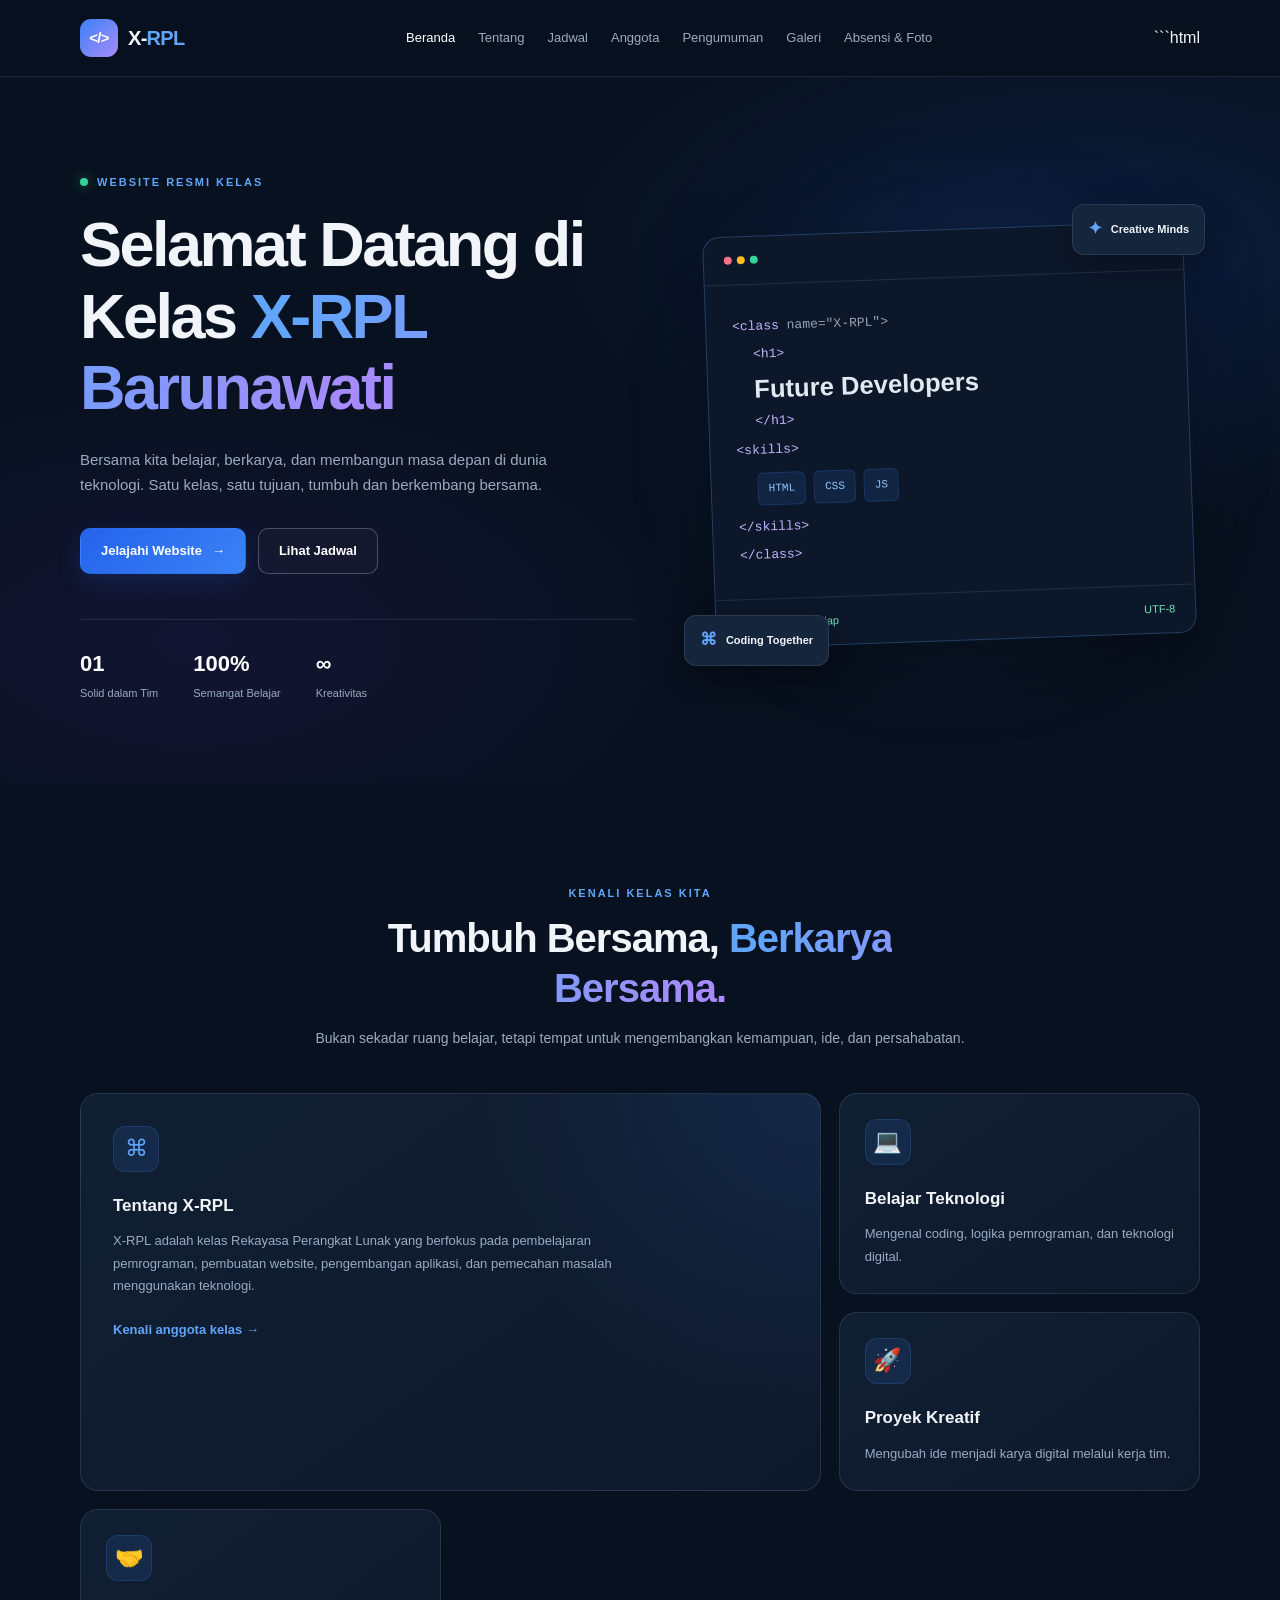
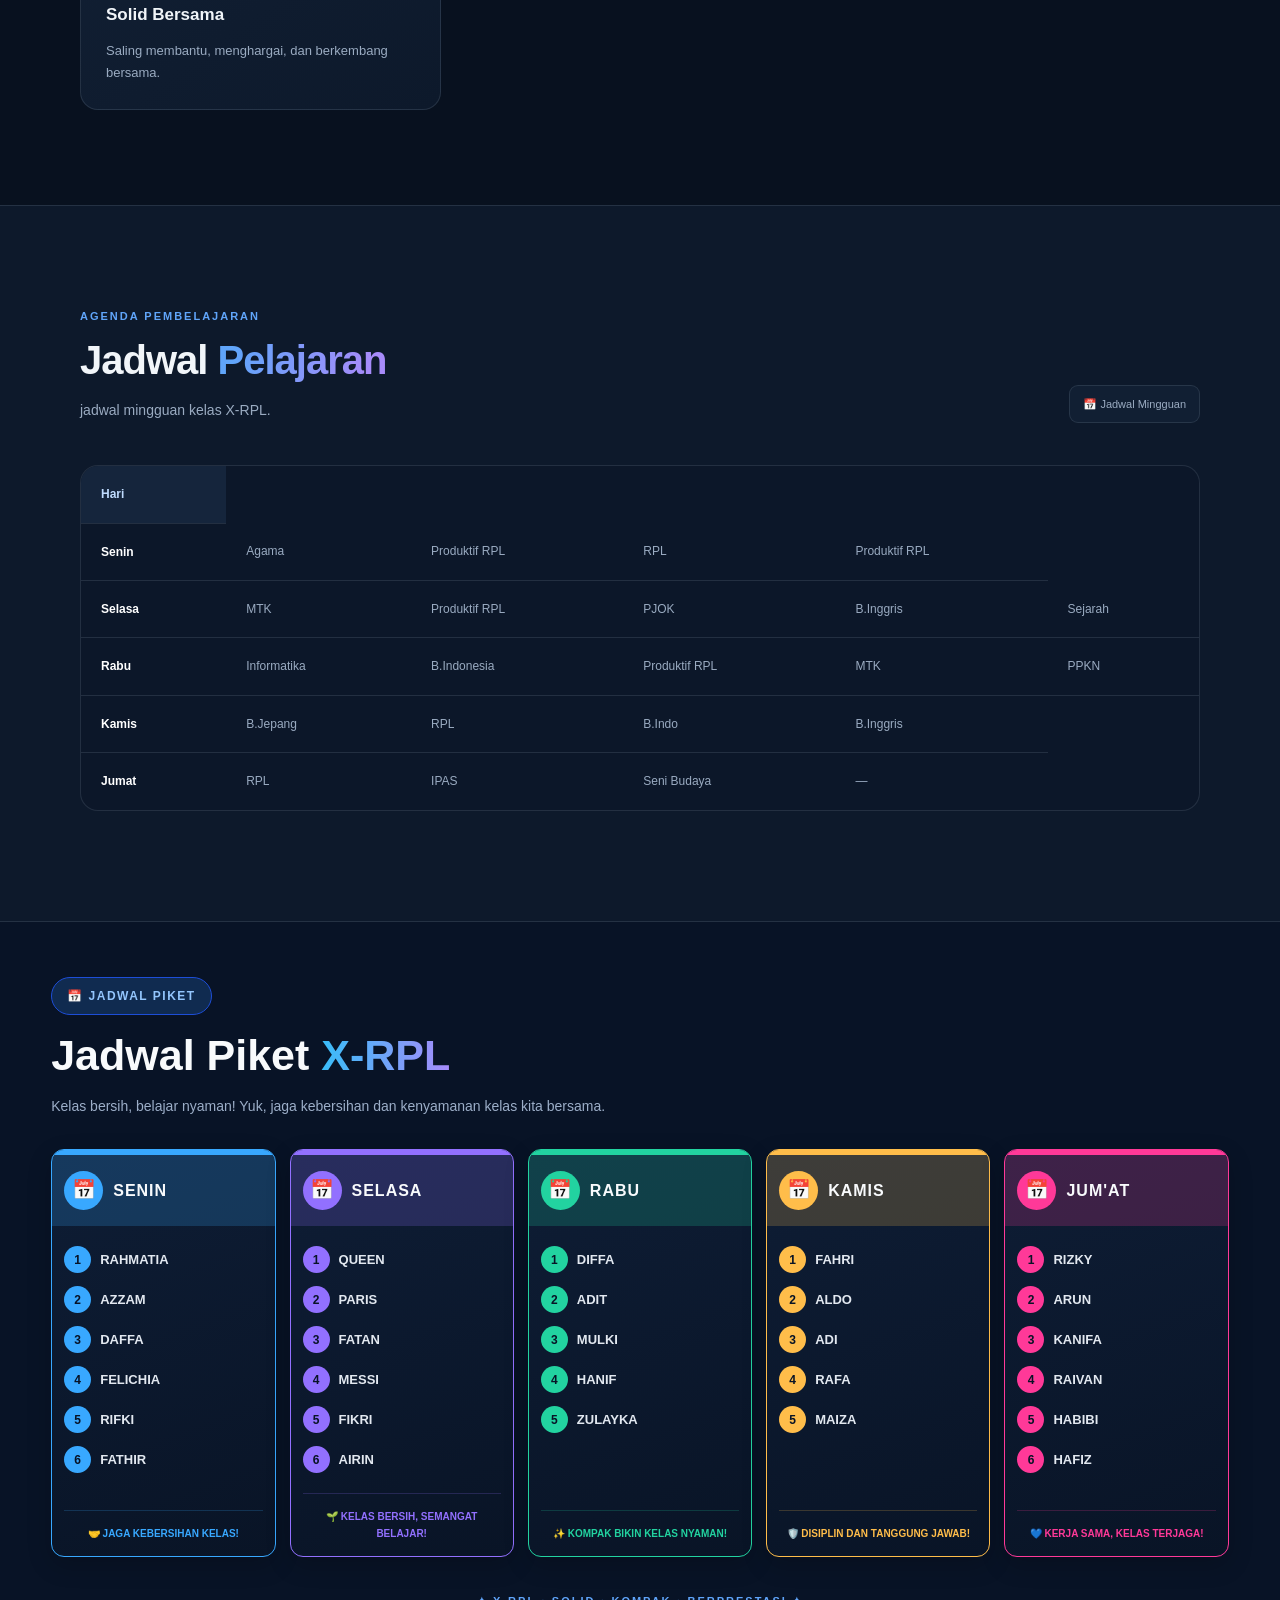
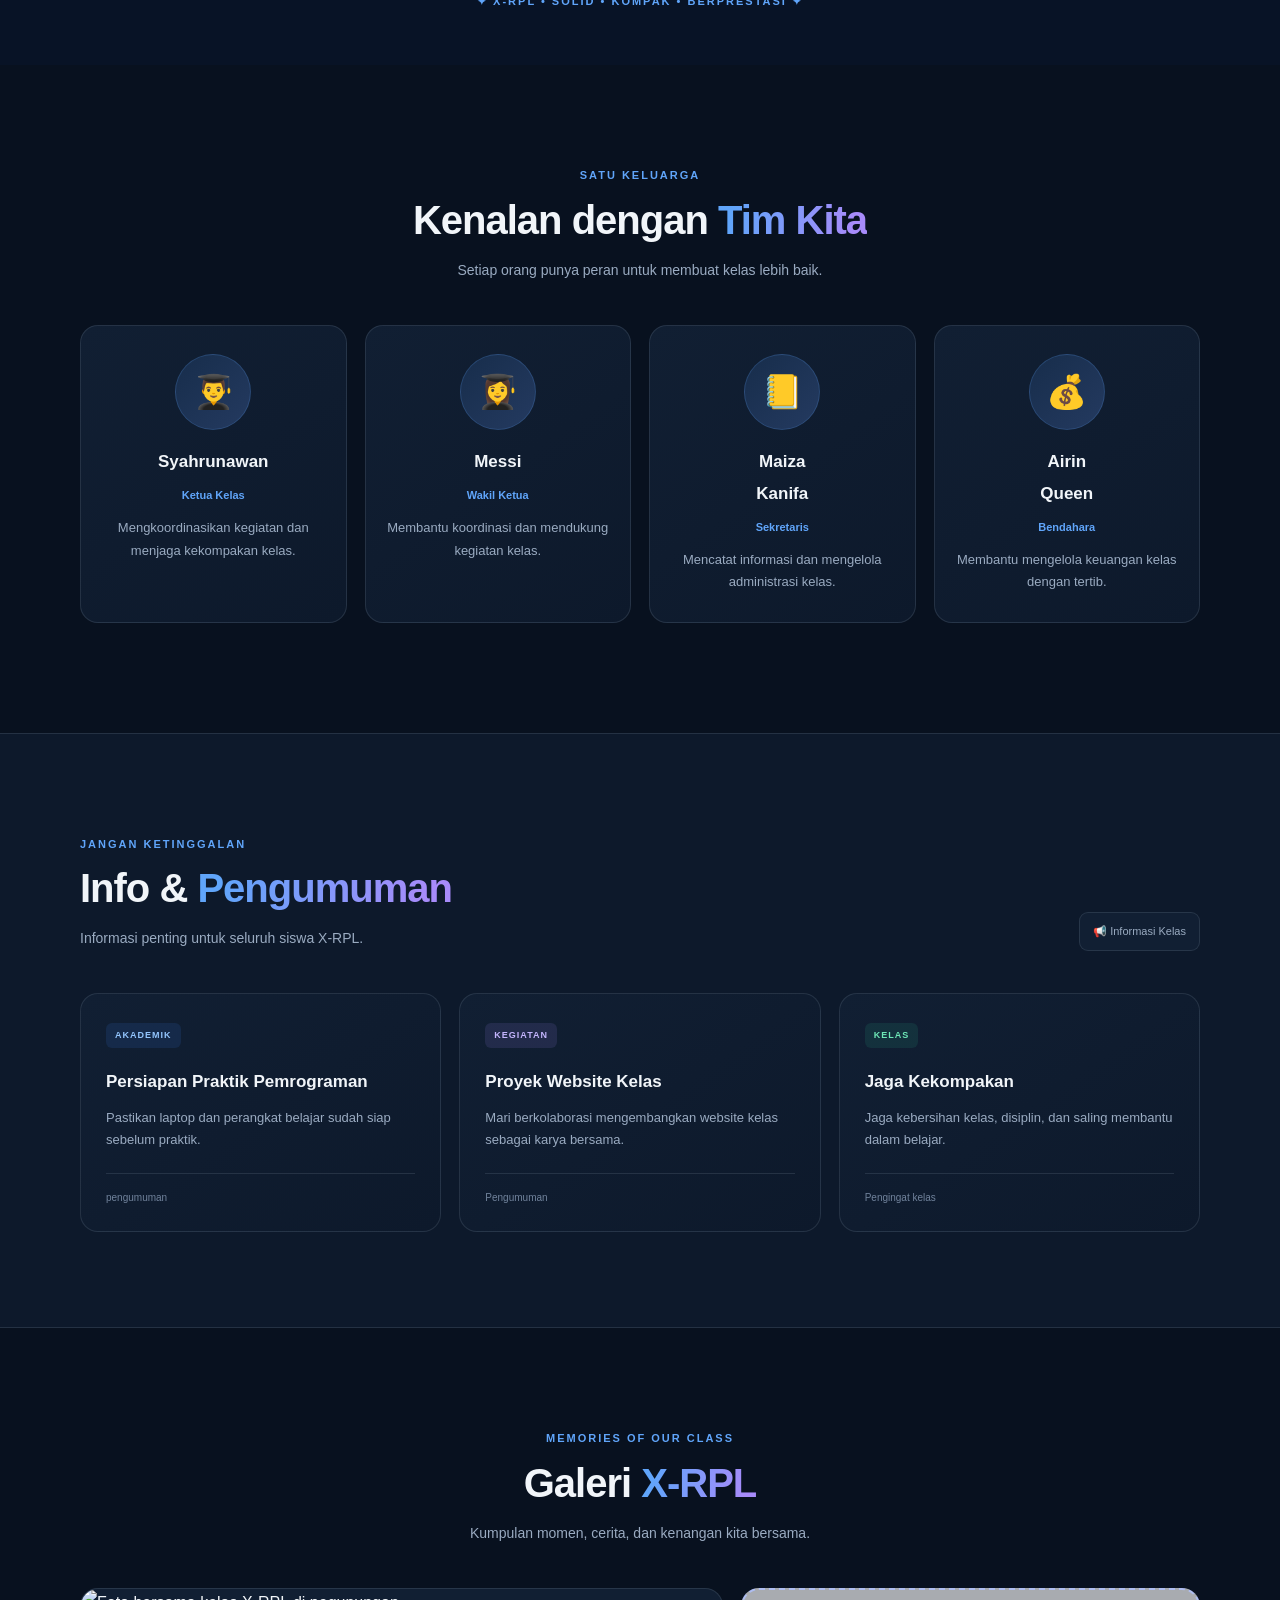
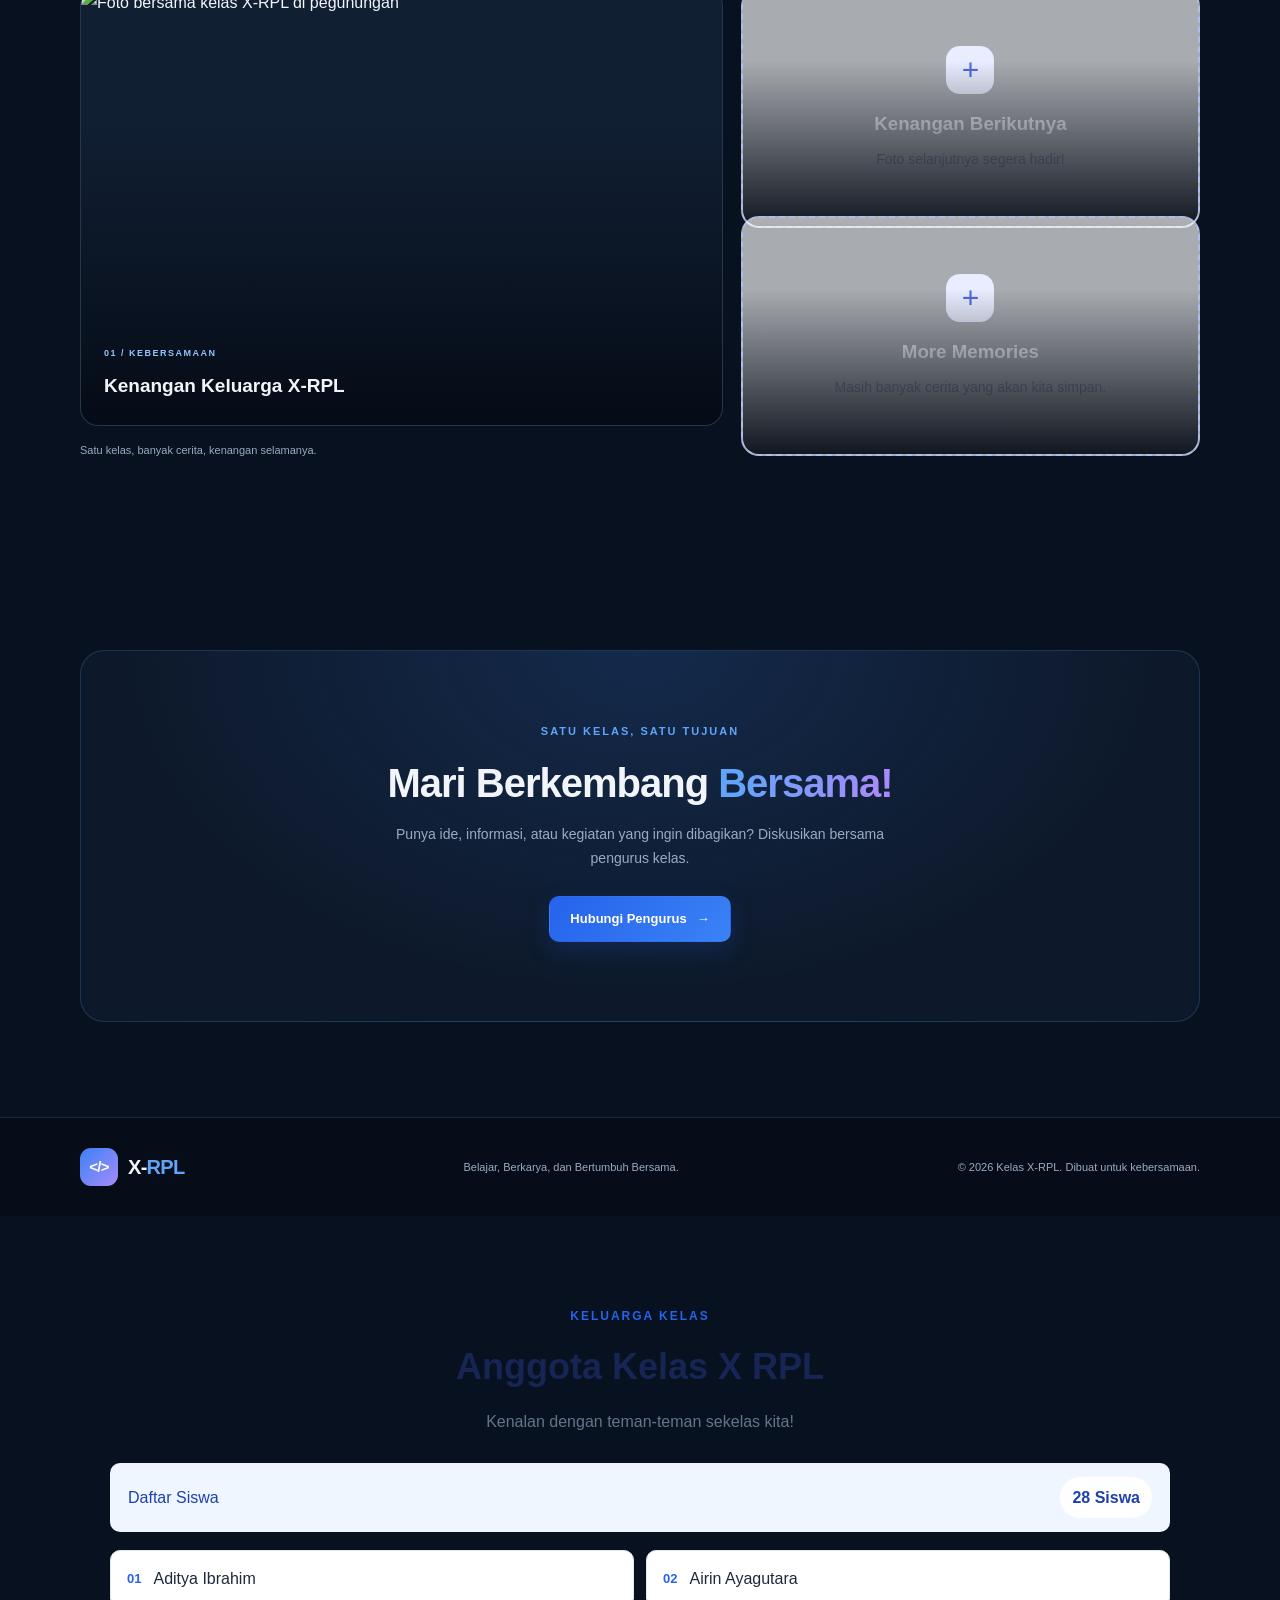
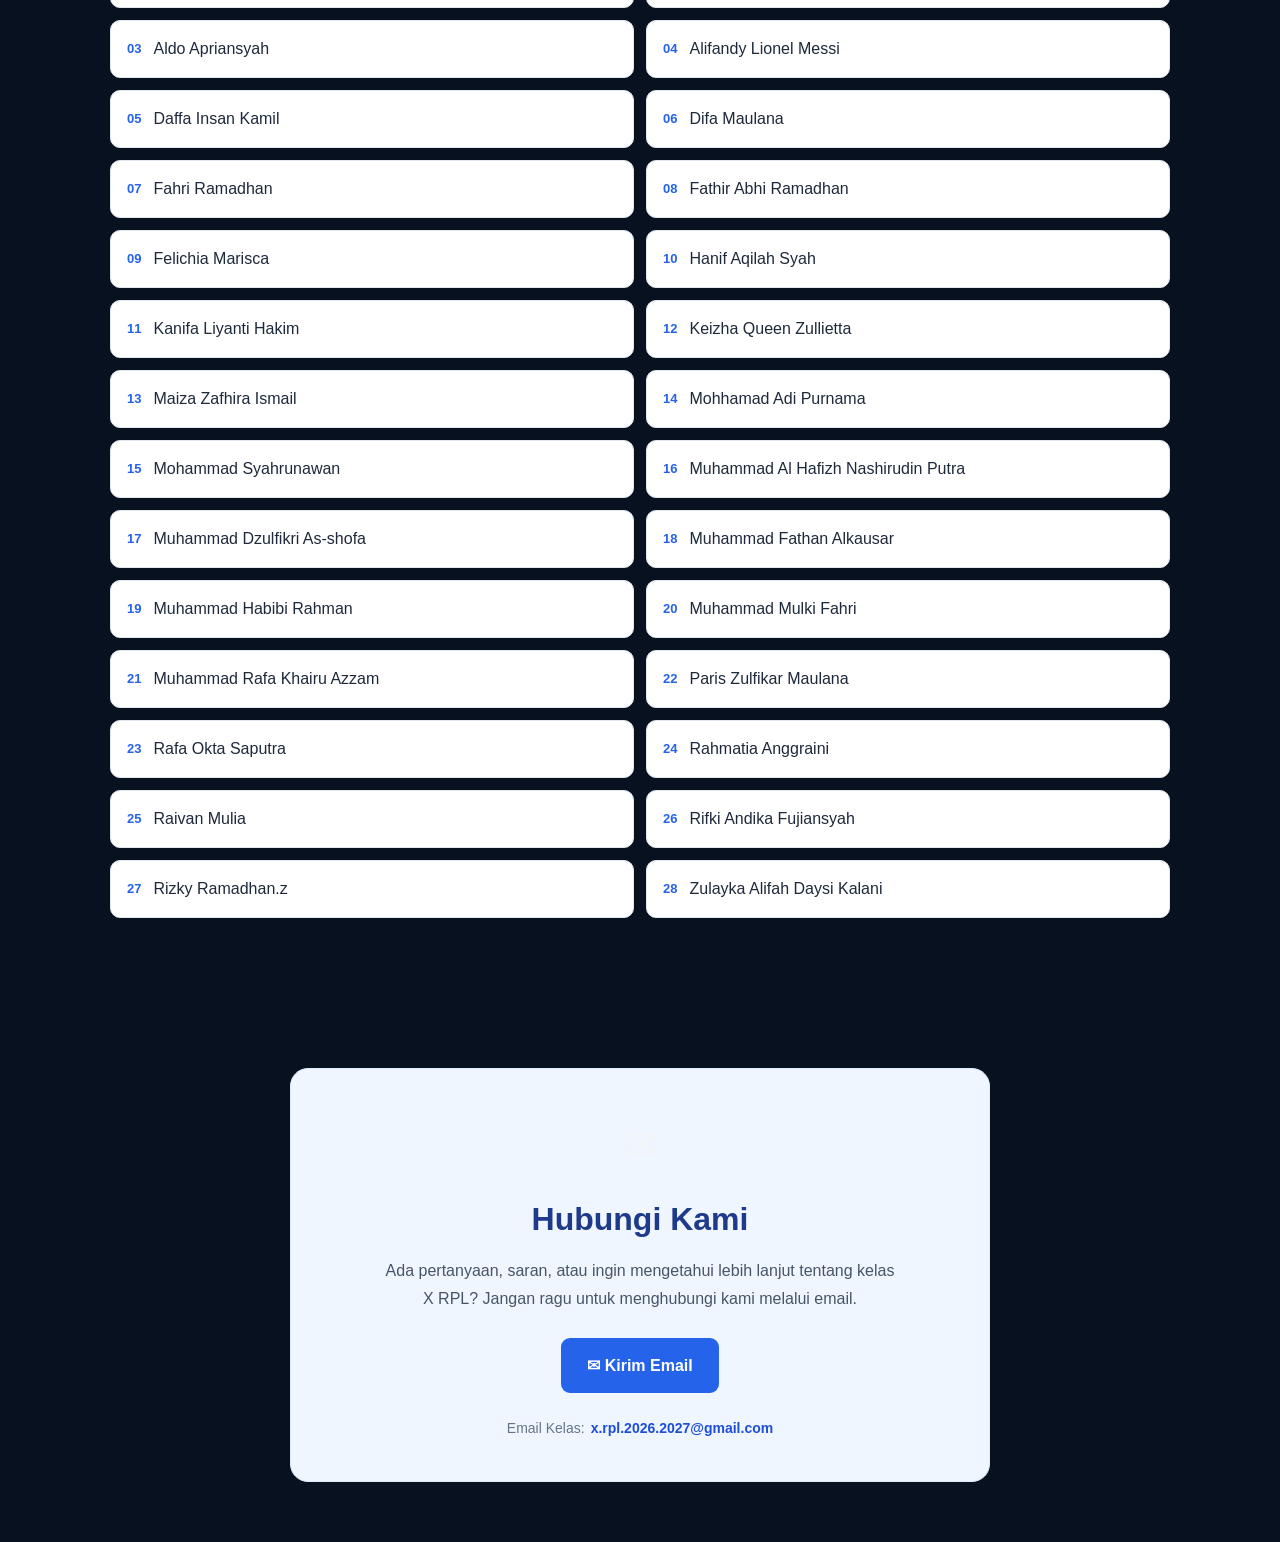
==== commit 0482e96b: "Add files via upload update foto" ====
--- a/index.html
+++ b/index.html
@@ -643,8 +643,8 @@
           </article>
           <article class="member-card">
             <div class="avatar">📒</div>
+            <h3>Maiza</h3>
             <h3>Kanifa</h3>
-            <h3>Maiza</h3>
             <span class="member-role">Sekretaris</span>
             <p>Mencatat informasi dan mengelola administrasi kelas.</p>
           </article>
@@ -696,53 +696,59 @@
       </div>
     </section>
 
-    <!-- GALERI -->
-    <section class="section" id="galeri">
-      <div class="container">
-        <div class="section-heading">
-          <span class="eyebrow">CERITA KITA</span>
-          <h2>Galeri <span class="gradient-text">Kelas</span></h2>
-          <p>Tempat menyimpan momen belajar, berkarya, dan berkolaborasi.</p>
-        </div>
-
-        <div class="gallery-grid">
-          <article class="gallery-card gallery-large">
-            <img
-              src="https://images.unsplash.com/photo-1516321318423-f06f85e504b3?auto=format&fit=crop&w=1000&q=80"
-              alt="Laptop dan kegiatan belajar teknologi"
-              loading="lazy">
-            <div class="gallery-caption">
-              <span>01 / PEMBELAJARAN</span>
-              <h3>Belajar Teknologi</h3>
-            </div>
-          </article>
-          <article class="gallery-card">
-            <img
-              src="https://images.unsplash.com/photo-1519389950473-47ba0277781c?auto=format&fit=crop&w=800&q=80"
-              alt="Kolaborasi tim mengerjakan proyek"
-              loading="lazy">
-            <div class="gallery-caption">
-              <span>02 / KOLABORASI</span>
-              <h3>Kerja Tim</h3>
-            </div>
-          </article>
-          <article class="gallery-card">
-            <img
-              src="https://images.unsplash.com/photo-1498050108023-c5249f4df085?auto=format&fit=crop&w=800&q=80"
-              alt="Perangkat komputer untuk coding"
-              loading="lazy">
-            <div class="gallery-caption">
-              <span>03 / PRAKTIK</span>
-              <h3>Dunia Coding</h3>
-            </div>
-          </article>
-        </div>
-        <p class="small-note">
-          Foto galeri memakai gambar contoh dari Unsplash. Ganti
-          dengan dokumentasi kelas sendiri jika sudah tersedia.
-        </p>
-      </div>
-    </section>
+    
+<!-- GALERI KELAS X-RPL -->
+<section class="section" id="galeri">
+  <div class="container">
+
+    <div class="section-heading">
+      <span class="eyebrow">MEMORIES OF OUR CLASS</span>
+      <h2>Galeri <span class="gradient-text">X-RPL</span></h2>
+      <p>Kumpulan momen, cerita, dan kenangan kita bersama.</p>
+    </div>
+
+    <div class="gallery-grid">
+
+      <!-- FOTO PERTAMA -->
+      <article class="gallery-card gallery-large">
+        <img
+          src="images/foto-kelas-1.jpeg"
+          alt="Foto bersama kelas X-RPL di pegunungan"
+          loading="lazy"
+        >
+        <div class="gallery-caption">
+          <span>01 / KEBERSAMAAN</span>
+          <h3>Kenangan Keluarga X-RPL</h3>
+        </div>
+      </article>
+
+      <!-- SLOT FOTO KEDUA -->
+      <article class="gallery-card gallery-coming-soon">
+        <div class="gallery-placeholder">
+          <span class="placeholder-plus">+</span>
+          <h3>Kenangan Berikutnya</h3>
+          <p>Foto selanjutnya segera hadir!</p>
+        </div>
+      </article>
+
+      <!-- SLOT FOTO KETIGA -->
+      <article class="gallery-card gallery-coming-soon">
+        <div class="gallery-placeholder">
+          <span class="placeholder-plus">+</span>
+          <h3>More Memories</h3>
+          <p>Masih banyak cerita yang akan kita simpan.</p>
+        </div>
+      </article>
+
+    </div>
+
+    <p class="small-note">
+      Satu kelas, banyak cerita, kenangan selamanya.
+    </p>
+
+  </div>
+</section>
+
 
     <!-- KONTAK / CTA -->
     <section class="section" id="kontak">
--- a/style.css
+++ b/style.css
@@ -950,3 +950,43 @@
     transition-duration: 0.01ms !important;
   }
 }
+
+/* SLOT FOTO GALERI X-RPL */
+.gallery-coming-soon {
+  min-height: 240px;
+  display: flex;
+  align-items: center;
+  justify-content: center;
+  border: 2px dashed #aebdf0;
+  background: rgba(255, 255, 255, 0.65);
+  border-radius: 18px;
+}
+
+.gallery-placeholder {
+  padding: 24px;
+  text-align: center;
+}
+
+.placeholder-plus {
+  display: inline-flex;
+  align-items: center;
+  justify-content: center;
+  width: 48px;
+  height: 48px;
+  border-radius: 14px;
+  background: #e8edff;
+  color: #526be0;
+  font-size: 30px;
+  font-weight: 400;
+}
+
+.gallery-placeholder h3 {
+  margin: 14px 0 8px;
+}
+
+.gallery-placeholder p {
+  margin: 0;
+  color: #778198;
+  font-size: 14px;
+  line-height: 1.6;
+}
